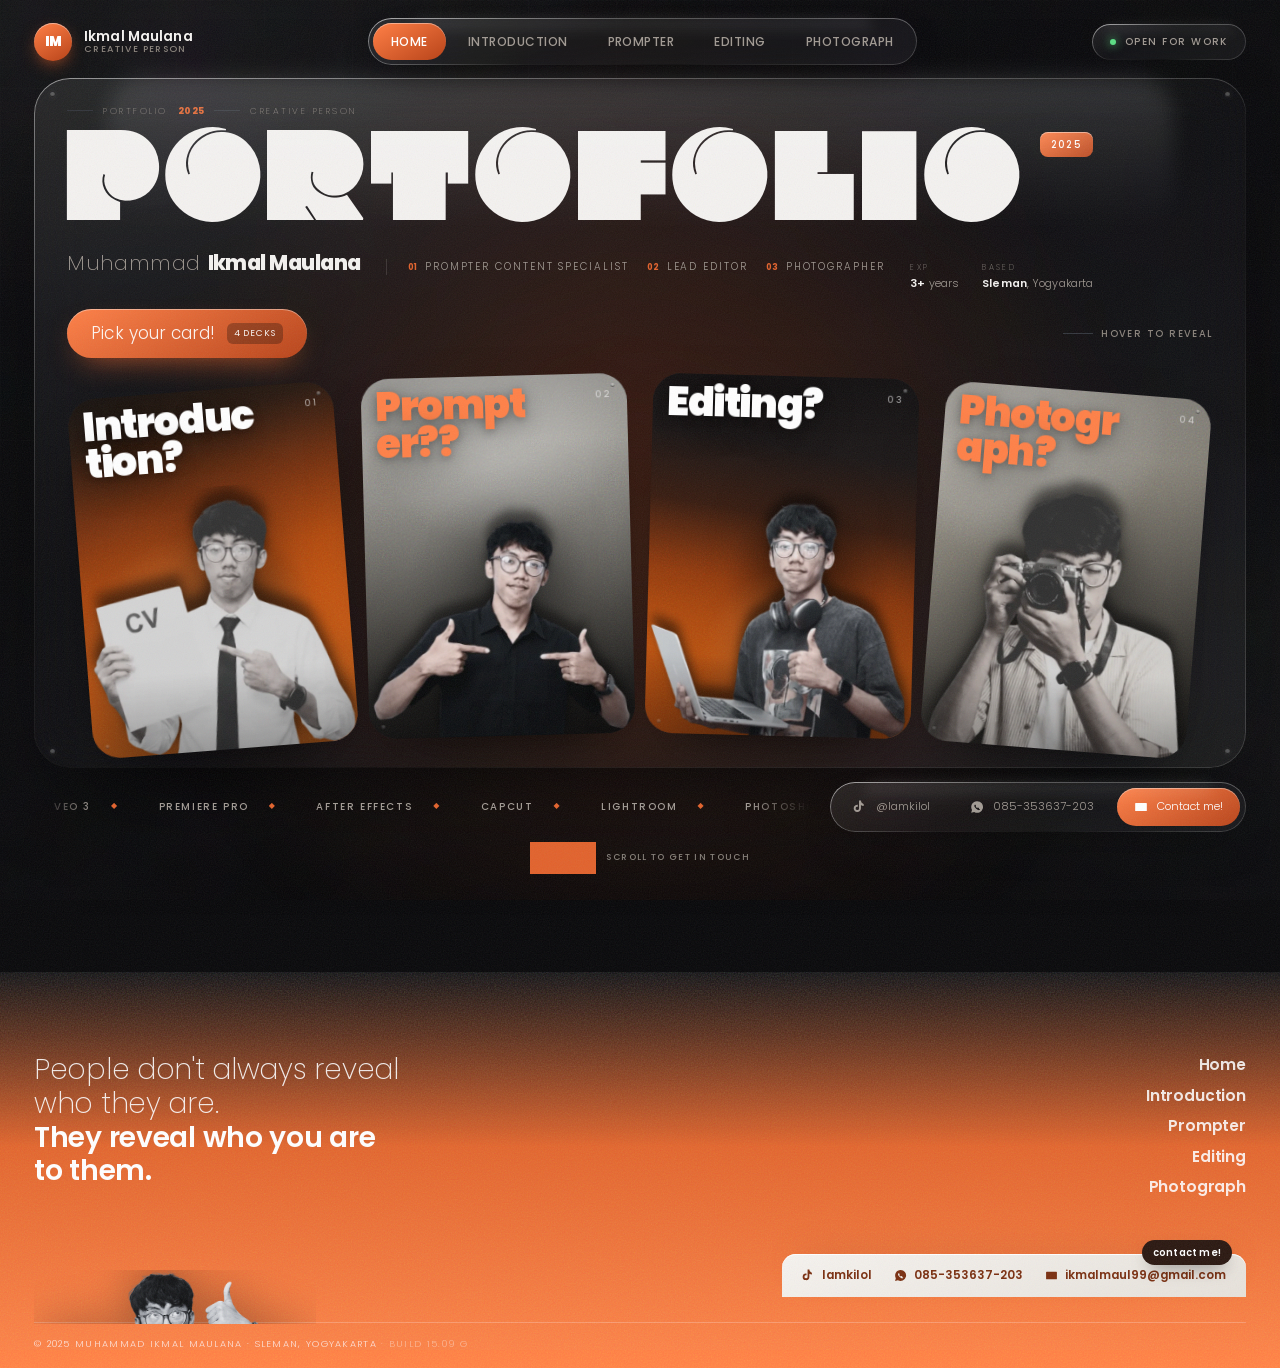
==== index.html @ 2e22f9b2 "Initial commit" ====
<!DOCTYPE html>
<html lang="en">
<head>
<meta charset="UTF-8">
<meta name="viewport" content="width=device-width, initial-scale=1, viewport-fit=cover">
<title>Ikmal Maulana — Portfolio 2025</title>
<meta name="description" content="Video editor, AI prompter and photographer based in Yogyakarta. Clean, aesthetic product videos built with AI and creative editing.">
<meta name="author" content="Muhammad Ikmal Maulana">
<meta name="theme-color" content="#08080a">

<!-- Link preview (WhatsApp, Instagram, X, LinkedIn).
     PENTING: setelah website di-upload, ganti "https://ganti-dengan-domain-kamu.com"
     di bawah dengan alamat asli websitemu. Preview hanya muncul kalau alamatnya lengkap. -->
<meta property="og:type" content="website">
<meta property="og:title" content="Ikmal Maulana — Portfolio 2025">
<meta property="og:description" content="Video editor, AI prompter and photographer based in Yogyakarta. Clean, aesthetic product videos built with AI and creative editing.">
<meta property="og:url" content="https://ganti-dengan-domain-kamu.com/index.html">
<meta property="og:image" content="https://ganti-dengan-domain-kamu.com/assets/share/og-image.jpg">
<meta property="og:image:width" content="1200">
<meta property="og:image:height" content="630">
<meta property="og:locale" content="en_US">
<meta name="twitter:card" content="summary_large_image">
<meta name="twitter:title" content="Ikmal Maulana — Portfolio 2025">
<meta name="twitter:description" content="Video editor, AI prompter and photographer based in Yogyakarta. Clean, aesthetic product videos built with AI and creative editing.">
<meta name="twitter:image" content="https://ganti-dengan-domain-kamu.com/assets/share/og-image.jpg">

<link rel="icon" href="data:image/svg+xml,%3Csvg xmlns='http://www.w3.org/2000/svg' viewBox='0 0 64 64'%3E%3Cdefs%3E%3ClinearGradient id='g' x1='0' y1='0' x2='1' y2='1'%3E%3Cstop offset='0' stop-color='%23ff8047'/%3E%3Cstop offset='1' stop-color='%23b8441a'/%3E%3C/linearGradient%3E%3C/defs%3E%3Crect width='64' height='64' rx='15' fill='url(%23g)'/%3E%3Ctext x='32' y='44' font-family='Helvetica,Arial,sans-serif' font-size='30' font-weight='bold' fill='%23fff' text-anchor='middle'%3EIM%3C/text%3E%3C/svg%3E">

<link rel="preconnect" href="https://fonts.googleapis.com">
<link rel="preconnect" href="https://fonts.gstatic.com" crossorigin>
<link href="https://fonts.googleapis.com/css2?family=Poppins:wght@100;200;300;400;500;600;700;800;900&display=swap" rel="stylesheet">
<link rel="stylesheet" href="assets/style.css">
<noscript><style>.rv,.rise,.wordmark .gl{opacity:1!important;transform:none!important}#pre{display:none}</style></noscript>
</head>
<body>
<!-- ░░ PRELOADER ░░ -->
<div id="pre">
  <div class="pre-in">
    <div class="pre-row mono"><span>Loading portfolio</span><span id="preTxt">00</span></div>
    <div class="pre-num" id="preNum">00</div>
    <div class="pre-bar"><div class="pre-fill" id="preFill"></div></div>
    <div class="pre-row mono" style="margin-top:10px"><span>Ikmal Maulana</span><span>2025</span></div>
  </div>
</div>

<!-- ░░ ENVIRONMENT ░░ -->
<div class="env">
  <div class="concrete"></div>
  <div class="grid"></div>
  <div class="bloom" id="bloom"></div>
</div>
<div class="grain"></div>

<!-- ░░ NAV ░░ -->
<nav class="nav">
  <a href="index.html" class="mark">
    <span class="mark-glyph">IM</span>
    <span class="mark-txt"><b>Ikmal Maulana</b><span class="mono">Creative Person</span></span>
  </a>

  <div class="nav-mid glass">
    <a href="index.html" class="mono on" aria-current="page">Home</a>
    <a href="introduction.html" class="mono">Introduction</a>
    <a href="prompter.html" class="mono">Prompter</a>
    <a href="editing.html" class="mono">Editing</a>
    <a href="photograph.html" class="mono">Photograph</a>
  </div>

  <div class="nav-end">
    <div class="status glass mono"><span class="led"></span> Open for work</div>
    <button class="burger glass" id="burger" aria-label="Menu">
      <span></span><span></span><span></span>
    </button>
  </div>
</nav>

<!-- ░░ MOBILE SHEET ░░ -->
<div class="sheet glass" id="sheet">
  <a href="introduction.html">Introduction <i>01</i></a>
  <a href="prompter.html">Prompter <i>02</i></a>
  <a href="editing.html">Editing <i>03</i></a>
  <a href="photograph.html">Photograph <i>04</i></a>
  <a href="mailto:ikmalmaul99@gmail.com">Contact <i>→</i></a>
</div>

<!-- ░░ HOME ░░ -->
<main class="stage" id="home">
  <div class="wrap">

   <section class="slab">
    <div class="sheen"></div>
    <div class="edge"></div>
    <div class="slab-rivets"><i></i><i></i><i></i><i></i></div>

    <header class="head">
      <div>
        <div class="tagline rise d1"><i></i><span>Portfolio</span> <b>2025</b> <i></i><span>Creative Person</span></div>
        <h1 class="title" id="title">
          <span class="wm-box">
            <span class="wordmark dovde" data-split>Portofolio</span>
          </span>
          <span class="badge mono">2025</span>
        </h1>
        <div class="ident rise d3">

          <p class="who">
            <span class="who-thin">Muhammad</span><span class="who-fat">Ikmal Maulana</span>
          </p>

          <ol class="roles">
            <li><i>01</i>Prompter Content Specialist</li>
            <li><i>02</i>Lead Editor</li>
            <li><i>03</i>Photographer</li>
          </ol>

          <dl class="spec">
            <div><dt>Exp</dt><dd><b>3+</b> years</dd></div>
            <div><dt>Based</dt><dd><b>Sleman</b>, Yogyakarta</dd></div>
          </dl>

        </div>
      </div>
    </header>

    <div class="deck-head rise d4">
      <span class="pick">Pick your card! <span class="kbd">4 decks</span></span>
      <span class="deck-hint mono"><i></i>
        <span class="hint-mouse">Hover to reveal</span>
        <span class="hint-touch">Swipe to browse</span>
      </span>
    </div>

    <div class="deck-scroll">
      <div class="deck" id="deck">

        <div class="slot" style="--i:0">
          <a href="introduction.html" class="card warm card--intro">
            <div class="face">

              <div class="card-bg"></div>
              <div class="card-halo"></div>
              <picture>
                <source srcset="assets/cards/cut-intro.webp" type="image/webp">
                <img class="card-photo" src="assets/cards/cut-intro.png" alt="Introduction"
                     width="620" height="588" draggable="false" decoding="async">
              </picture>
              <div class="card-vig"></div>
              <div class="card-rivets"><i></i><i></i></div>
              <span class="card-no">01</span>
              <h2 class="card-title">Introduc<br>tion?</h2>
              <div class="plate">
                <span class="lbl">Who I am</span>
                <span class="go">↗</span>
              </div>
              <div class="shine"></div>
            </div>
          </a>
        </div>

        <div class="slot" style="--i:1">
          <a href="prompter.html" class="card cool card--prompter">
            <div class="face">

              <div class="card-bg"></div>
              <div class="card-halo"></div>
              <picture>
                <source srcset="assets/cards/cut-prompter.webp" type="image/webp">
                <img class="card-photo" src="assets/cards/cut-prompter.png" alt="Prompter"
                     width="620" height="525" draggable="false" decoding="async">
              </picture>
              <div class="card-vig"></div>
              <div class="card-rivets"><i></i><i></i></div>
              <span class="card-no">02</span>
              <h2 class="card-title">Prompt<br>er??</h2>
              <div class="plate">
                <span class="lbl">AI video · 22K followers</span>
                <span class="go">↗</span>
              </div>
              <div class="shine"></div>
            </div>
          </a>
        </div>

        <div class="slot" style="--i:2">
          <a href="editing.html" class="card warm card--editing">
            <div class="face">

              <div class="card-bg"></div>
              <div class="card-halo"></div>
              <picture>
                <source srcset="assets/cards/cut-editing.webp" type="image/webp">
                <img class="card-photo" src="assets/cards/cut-editing.png" alt="Editing"
                     width="620" height="567" draggable="false" decoding="async">
              </picture>
              <div class="card-vig"></div>
              <div class="card-rivets"><i></i><i></i></div>
              <span class="card-no">03</span>
              <h2 class="card-title">Editing?</h2>
              <div class="plate">
                <span class="lbl">Premiere · AE · CapCut</span>
                <span class="go">↗</span>
              </div>
              <div class="shine"></div>
            </div>
          </a>
        </div>

        <div class="slot" style="--i:3">
          <a href="photograph.html" class="card cool card--photo">
            <div class="face">

              <div class="card-bg"></div>
              <div class="card-halo"></div>
              <picture>
                <source srcset="assets/cards/cut-photo.webp" type="image/webp">
                <img class="card-photo" src="assets/cards/cut-photo.png" alt="Photograph"
                     width="620" height="627" draggable="false" decoding="async">
              </picture>
              <div class="card-vig"></div>
              <div class="card-rivets"><i></i><i></i></div>
              <span class="card-no">04</span>
              <h2 class="card-title">Photogr<br>aph?</h2>
              <div class="plate">
                <span class="lbl">Event · Wedding</span>
                <span class="go">↗</span>
              </div>
              <div class="shine"></div>
            </div>
          </a>
        </div>
      </div>
    </div>

    <div class="dots" id="dots" aria-hidden="true">
      <button type="button" class="on" aria-label="Card 1"></button>
      <button type="button" aria-label="Card 2"></button>
      <button type="button" aria-label="Card 3"></button>
      <button type="button" aria-label="Card 4"></button>
    </div>

   </section>

    <div class="strip rise d5">
      <div class="strip-in">
        <div class="ticker">
          <div class="ticker-track" id="track">
            <span>Veo 3</span><span>Premiere Pro</span><span>After Effects</span><span>CapCut</span>
            <span>Lightroom</span><span>Photoshop</span><span>ElevenLabs</span><span>Midjourney</span>
            <span>UGC Ads</span><span>Product Video</span><span>Motion Graphics</span><span>Wedding</span>
          </div>
        </div>

        <div class="dock glass">
          <a href="https://www.tiktok.com/@lamkilol" target="_blank" rel="noopener">
            <svg viewBox="0 0 24 24"><path d="M16.6 5.8a5 5 0 0 1-3-4.8h-3.3v13.4a2.9 2.9 0 1 1-2-2.8V8.2a6.2 6.2 0 1 0 5.3 6.1V8.7a8.2 8.2 0 0 0 4.7 1.5V6.9a5 5 0 0 1-1.7-1.1z"/></svg>
            <span>@lamkilol</span>
          </a>
          <a href="https://wa.me/6285353637203" target="_blank" rel="noopener">
            <svg viewBox="0 0 24 24"><path d="M12 2a10 10 0 0 0-8.6 15L2 22l5.2-1.4A10 10 0 1 0 12 2zm5.3 14.1c-.2.6-1.3 1.2-1.8 1.2-.5.1-1 .1-1.7-.1a12 12 0 0 1-5.7-5c-.4-.7-.7-1.5-.7-2.2 0-.8.4-1.4.7-1.7.2-.2.4-.3.6-.3h.5c.2 0 .4 0 .5.4l.7 1.7c0 .2 0 .3-.1.5l-.3.4c-.1.1-.3.3-.1.5.4.7 1 1.3 1.6 1.8.5.3.8.5 1 .3l.6-.6c.2-.2.3-.2.5-.1l1.6.8c.2.1.3.2.3.3 0 .1 0 .5-.2 1z"/></svg>
            <span>085-353637-203</span>
          </a>
          <a href="mailto:ikmalmaul99@gmail.com" class="hi">
            <svg viewBox="0 0 24 24"><path d="M3 5h18a1 1 0 0 1 1 1v12a1 1 0 0 1-1 1H3a1 1 0 0 1-1-1V6a1 1 0 0 1 1-1zm9 8L4.3 7h15.4L12 13z"/></svg>
            <span>Contact me!</span>
          </a>
        </div>
      </div>
    </div>

  </div>

  <!-- the chapters are pages of their own now, so the only thing below
       the fold on this page is the way to get hold of him -->
  <div class="scroll-cue mono">
    <span class="rail"></span> Scroll to get in touch
  </div>
</main>

<!-- ░░ FOOTER ░░ -->
<footer class="foot" id="contact">
  <div class="wrap">
    <div class="foot-top rv">
      <p class="foot-quote">People don't always reveal who they are.<br><b>They reveal who you are to them.</b></p>
      <nav class="foot-nav" aria-label="Footer">
        <a href="index.html">Home</a>
        <a href="introduction.html">Introduction</a>
        <a href="prompter.html">Prompter</a>
        <a href="editing.html">Editing</a>
        <a href="photograph.html">Photograph</a>
      </nav>
    </div>

    <div class="foot-bottom">
      <div class="foot-cut">
        <img src="assets/cards/cut-footer.png" alt="" width="728" height="219" loading="lazy" decoding="async">
      </div>
      <div class="foot-contact">
        <span class="foot-tag">contact me!</span>
        <a href="https://www.tiktok.com/@lamkilol" target="_blank" rel="noopener"><svg viewBox="0 0 24 24"><path d="M16.6 5.8a5 5 0 0 1-3-4.8h-3.3v13.4a2.9 2.9 0 1 1-2-2.8V8.2a6.2 6.2 0 1 0 5.3 6.1V8.7a8.2 8.2 0 0 0 4.7 1.5V6.9a5 5 0 0 1-1.7-1.1z"/></svg><span>lamkilol</span></a>
        <a href="https://wa.me/6285353637203" target="_blank" rel="noopener"><svg viewBox="0 0 24 24"><path d="M12 2a10 10 0 0 0-8.6 15L2 22l5.2-1.4A10 10 0 1 0 12 2zm5.3 14.1c-.2.6-1.3 1.2-1.8 1.2-.5.1-1 .1-1.7-.1a12 12 0 0 1-5.7-5c-.4-.7-.7-1.5-.7-2.2 0-.8.4-1.4.7-1.7.2-.2.4-.3.6-.3h.5c.2 0 .4 0 .5.4l.7 1.7c0 .2 0 .3-.1.5l-.3.4c-.1.1-.3.3-.1.5.4.7 1 1.3 1.6 1.8.5.3.8.5 1 .3l.6-.6c.2-.2.3-.2.5-.1l1.6.8c.2.1.3.2.3.3 0 .1 0 .5-.2 1z"/></svg><span>085-353637-203</span></a>
        <a href="mailto:ikmalmaul99@gmail.com"><svg viewBox="0 0 24 24"><path d="M3 5h18a1 1 0 0 1 1 1v12a1 1 0 0 1-1 1H3a1 1 0 0 1-1-1V6a1 1 0 0 1 1-1zm9 8L4.3 7h15.4L12 13z"/></svg><span>ikmalmaul99@gmail.com</span></a>
      </div>
    </div>

    <p class="foot-copy">© 2025 Muhammad Ikmal Maulana · Sleman, Yogyakarta <span class="build">· build 15.09 g</span></p>
  </div>
</footer>

<script src="assets/app.js"></script>
</body>
</html>
---- assets/style.css ----
/* ══════════════════════════════════════════════════════
   TOKENS — industrial concrete + liquid glass
   ══════════════════════════════════════════════════════ */
:root{
  /* concrete */
  --c-000:#08080a;
  --c-100:#0d0d10;
  --c-200:#131317;
  --c-300:#1a1b20;
  --steel:#33363d;

  /* safety orange */
  --o:#e2622c;
  --o-hi:#ff8047;
  --o-deep:#b8441a;

  /* glass */
  --glass:rgba(255,255,255,.055);
  --glass-2:rgba(255,255,255,.09);
  --glass-brd:rgba(255,255,255,.14);
  --glass-shine:rgba(255,255,255,.55);

  --txt:#f4f2f0;
  --txt-dim:#a29b94;   /* 7.9:1 on the concrete — passes AA */
  --txt-mute:#8a837c;  /* 5.4:1 — passes AA for small text */

  --line-soft:rgba(255,255,255,.13);

  --r-lg:28px;
  --r-md:20px;
  --r-sm:14px;
  --maxw:1320px;

  --ease:cubic-bezier(.22,1,.36,1);
}

*{margin:0;padding:0;box-sizing:border-box}
html{scroll-behavior:smooth;-webkit-text-size-adjust:100%}
body{
  background:var(--c-000);
  color:var(--txt);
  font-family:'Poppins',system-ui,sans-serif;
  font-weight:300;
  line-height:1.6;
  overflow-x:hidden;
  min-height:100vh;
}
img{display:block;max-width:100%}
a{color:inherit;text-decoration:none}
button{font:inherit;color:inherit;background:none;border:0;cursor:pointer}

.mono{font-weight:500;letter-spacing:.15em;text-transform:uppercase}
.display{font-weight:900;text-transform:uppercase;letter-spacing:-.045em;line-height:.84}

/* ── DOVDE BLACK — the display face from the PDF ──
   Caps-only by design: every lowercase codepoint draws the capital glyph.
   So it is used ONLY for the big wordmarks, never for running text and
   never for the mixed-case card titles. */
@font-face{
  font-family:'Dovde';
  /* NOTE: url() inside an external stylesheet resolves against the
     stylesheet, not the page — so this path is relative to assets/ */
  src:url('fonts/Dovde-Black.woff2') format('woff2'),
      url('fonts/Dovde-Black.woff')  format('woff');
  font-weight:400;font-style:normal;font-display:swap;
}
.dovde{
  font-family:'Dovde','Archivo Black','Poppins',sans-serif;
  font-weight:400;
  /* Dovde's sidebearings are tiny, so at display size the letters collide
     unless they are pushed apart. The font-size figures below are computed
     for THIS value — change one and the other must be recomputed. */
  letter-spacing:.02em;
  line-height:.88;
  text-transform:uppercase;
  white-space:nowrap;
}

/* ══════════════════════════════════════════════════════
   ENVIRONMENT — concrete floor, grid, grain, glow
   ══════════════════════════════════════════════════════ */
.env{position:fixed;inset:0;z-index:0;pointer-events:none;overflow:hidden}

/* concrete blotches */
.env .concrete{
  position:absolute;inset:-10%;
  background:
    radial-gradient(60% 45% at 18% 12%, rgba(255,255,255,.045), transparent 60%),
    radial-gradient(50% 40% at 82% 70%, rgba(255,255,255,.03), transparent 62%),
    radial-gradient(70% 50% at 50% 105%, rgba(0,0,0,.7), transparent 60%),
    var(--c-000);
}
.env .concrete::after{
  content:"";position:absolute;inset:0;
  opacity:.5;mix-blend-mode:overlay;
  background-image:url("data:image/svg+xml,%3Csvg xmlns='http://www.w3.org/2000/svg' width='700' height='700'%3E%3Cfilter id='c'%3E%3CfeTurbulence type='fractalNoise' baseFrequency='.011' numOctaves='5'/%3E%3C/filter%3E%3Crect width='700' height='700' filter='url(%23c)'/%3E%3C/svg%3E");
}

/* engineering grid */
.env .grid{
  position:absolute;inset:0;opacity:.5;
  background-image:
    linear-gradient(rgba(255,255,255,.028) 1px,transparent 1px),
    linear-gradient(90deg,rgba(255,255,255,.028) 1px,transparent 1px);
  background-size:88px 88px;
  mask-image:radial-gradient(120% 90% at 50% 30%,#000 30%,transparent 78%);
  -webkit-mask-image:radial-gradient(120% 90% at 50% 30%,#000 30%,transparent 78%);
}

/* orange bloom that follows the deck */
.env .bloom{
  position:absolute;left:50%;top:58%;width:min(1100px,120vw);aspect-ratio:1;
  transform:translate(-50%,-50%);
  background:radial-gradient(circle,rgba(226,98,44,.20),rgba(226,98,44,.06) 42%,transparent 66%);
  filter:blur(30px);
  transition:transform .9s var(--ease);
}

/* film grain */
.grain{
  /* kept light — on large pale letterforms a heavy grain reads as smudging */
  position:fixed;inset:-50%;z-index:60;pointer-events:none;opacity:.08;
  background-image:url("data:image/svg+xml,%3Csvg xmlns='http://www.w3.org/2000/svg' width='260' height='260'%3E%3Cfilter id='n'%3E%3CfeTurbulence type='fractalNoise' baseFrequency='.85' numOctaves='4'/%3E%3C/filter%3E%3Crect width='260' height='260' filter='url(%23n)'/%3E%3C/svg%3E");
  animation:grainShift 640ms steps(2) infinite;
}
@keyframes grainShift{
  0%{transform:translate(0,0)}25%{transform:translate(-3%,2%)}
  50%{transform:translate(2%,-3%)}75%{transform:translate(-2%,-2%)}100%{transform:translate(0,0)}
}

/* ══════════════════════════════════════════════════════
   GLASS PRIMITIVE — the iOS-style panel
   ══════════════════════════════════════════════════════ */
.glass{
  position:relative;
  background:linear-gradient(160deg,rgba(255,255,255,.10),rgba(255,255,255,.035) 40%,rgba(255,255,255,.05));
  backdrop-filter:blur(22px) saturate(160%);
  -webkit-backdrop-filter:blur(22px) saturate(160%);
  border-radius:var(--r-md);
  box-shadow:
    inset 0 1px 0 rgba(255,255,255,.22),
    inset 0 -1px 0 rgba(0,0,0,.35),
    0 18px 40px -18px rgba(0,0,0,.85);
  isolation:isolate;
}
/* hairline gradient border */
.glass::before{
  content:"";position:absolute;inset:0;border-radius:inherit;padding:1px;
  background:linear-gradient(150deg,rgba(255,255,255,.5),rgba(255,255,255,.06) 38%,rgba(255,255,255,.02) 62%,rgba(255,255,255,.22));
  -webkit-mask:linear-gradient(#000 0 0) content-box,linear-gradient(#000 0 0);
  -webkit-mask-composite:xor;mask-composite:exclude;
  pointer-events:none;
}
/* specular sweep along the top */
.glass::after{
  content:"";position:absolute;left:8%;right:8%;top:0;height:38%;border-radius:inherit;
  background:linear-gradient(180deg,rgba(255,255,255,.16),transparent);
  filter:blur(6px);pointer-events:none;opacity:.7;
}

/* ══════════════════════════════════════════════════════
   PRELOADER
   ══════════════════════════════════════════════════════ */
#pre{
  position:fixed;inset:0;z-index:200;background:var(--c-000);
  display:grid;place-items:center;
  transition:opacity .7s var(--ease),visibility .7s;
}
#pre.done{opacity:0;visibility:hidden}
.pre-in{width:min(340px,74vw);text-align:left}
.pre-row{display:flex;justify-content:space-between;align-items:baseline;font-size:.66rem;color:var(--txt-mute)}
.pre-num{font-weight:900;font-size:2.4rem;color:var(--txt);line-height:1;letter-spacing:-.03em}
.pre-bar{height:2px;background:rgba(255,255,255,.1);margin-top:14px;overflow:hidden}
.pre-fill{height:100%;width:0%;background:linear-gradient(90deg,var(--o-deep),var(--o-hi));transition:width .18s linear}

/* ══════════════════════════════════════════════════════
   SPOTLIGHT — the glass catches the light where the pointer is.
   Nothing chases the cursor, so there is nothing that can lag behind:
   the pointer position only moves a gradient that is already painted.
   ══════════════════════════════════════════════════════ */
.slab{--mx:50%;--my:35%;--lit:0}
.slab .sheen,.bio .sheen{
  position:absolute;inset:0;border-radius:inherit;
  pointer-events:none;overflow:hidden;
  opacity:var(--lit);
  transition:opacity .5s var(--ease);
}
/* warm pool of light under the pointer */
.slab .sheen::before,.bio .sheen::before{
  content:"";position:absolute;inset:0;
  background:radial-gradient(
    360px 360px at var(--mx) var(--my),
    rgba(255,190,150,.13),
    rgba(255,140,90,.05) 42%,
    transparent 68%);
}
/* a tighter, cooler specular kick — the highlight on real glass */
.slab .sheen::after,.bio .sheen::after{
  content:"";position:absolute;inset:0;
  background:radial-gradient(
    150px 150px at var(--mx) var(--my),
    rgba(255,255,255,.10),
    transparent 70%);
  mix-blend-mode:overlay;
}
/* the hairline edge brightens on the side nearest the pointer */
.slab .edge,.bio .edge{
  position:absolute;inset:0;border-radius:inherit;padding:1px;
  pointer-events:none;opacity:var(--lit);
  transition:opacity .5s var(--ease);
  background:radial-gradient(
    420px 420px at var(--mx) var(--my),
    rgba(255,255,255,.55),
    transparent 60%);
  -webkit-mask:linear-gradient(#000 0 0) content-box,linear-gradient(#000 0 0);
  -webkit-mask-composite:xor;mask-composite:exclude;
}

/* ── FOCUS — visible for keyboard users, invisible for mouse users ── */
:focus-visible{outline:none}
a:focus-visible,button:focus-visible{
  outline:2px solid var(--o-hi);
  outline-offset:3px;
  border-radius:6px;
}
.card:focus-visible{outline:none}
.slot:focus-within .face{
  outline:2px solid var(--o-hi);
  outline-offset:4px;
}

/* ══════════════════════════════════════════════════════
   NAV
   ══════════════════════════════════════════════════════ */
.nav{
  position:fixed;top:0;left:0;right:0;z-index:80;
  display:flex;align-items:center;justify-content:space-between;gap:16px;
  padding:18px clamp(16px,3vw,34px);
}
.mark{display:flex;align-items:center;gap:12px}
.mark-glyph{
  width:38px;height:38px;border-radius:50%;display:grid;place-items:center;flex:none;
  background:linear-gradient(150deg,var(--o-hi),var(--o-deep));
  box-shadow:inset 0 1px 0 rgba(255,255,255,.45),0 6px 18px -6px rgba(226,98,44,.9);
  color:#fff;font-weight:900;font-size:.82rem;letter-spacing:-.04em;
}
.mark-txt{line-height:1.15}
.mark-txt b{display:block;font-size:.84rem;font-weight:600;letter-spacing:.01em}
.mark-txt span{display:block;font-size:.58rem;color:var(--txt-mute)}

.nav-mid{display:flex;gap:4px;padding:5px;border-radius:999px}
.nav-mid a{
  padding:9px 18px;border-radius:999px;font-size:.76rem;letter-spacing:.04em;color:var(--txt-dim);
  transition:color .3s,background .3s;position:relative;z-index:1;
}
.nav-mid a:hover{color:#fff;background:rgba(255,255,255,.08)}
.nav-mid a.on{color:#fff;background:linear-gradient(150deg,var(--o-hi),var(--o-deep));box-shadow:inset 0 1px 0 rgba(255,255,255,.4)}

.nav-end{display:flex;align-items:center;gap:10px}
.status{
  display:flex;align-items:center;gap:9px;padding:10px 18px;border-radius:999px;
  font-size:.62rem;color:var(--txt-dim);
}
.led{width:6px;height:6px;border-radius:50%;background:#5ddc84;box-shadow:0 0 10px #5ddc84;animation:led 2.2s ease-in-out infinite}
@keyframes led{0%,100%{opacity:1}50%{opacity:.35}}
.burger{display:none;width:44px;height:44px;border-radius:14px;place-items:center}
.burger span{display:block;width:17px;height:1.5px;background:var(--txt);margin:3px 0;transition:transform .3s var(--ease),opacity .3s}
.burger.x span:nth-child(1){transform:translateY(4.5px) rotate(45deg)}
.burger.x span:nth-child(2){opacity:0}
.burger.x span:nth-child(3){transform:translateY(-4.5px) rotate(-45deg)}

/* ══════════════════════════════════════════════════════
   HERO
   ══════════════════════════════════════════════════════ */
.stage{position:relative;z-index:1;min-height:100svh;display:flex;flex-direction:column;padding-top:96px}
.wrap{width:100%;max-width:var(--maxw);margin:0 auto;padding:0 clamp(16px,3vw,34px)}

/* ── SLAB — the big frosted panel that holds the title and the deck,
      the web version of the rounded container on page 1 of the PDF ── */
.slab{
  --pad-x:clamp(18px,2.6vw,40px);
  --pad-y:clamp(22px,3vw,40px);
  position:relative;
  padding:var(--pad-y) var(--pad-x) calc(var(--pad-y) + 6px);
  border-radius:clamp(26px,2.8vw,44px);
  background:linear-gradient(158deg,
    rgba(255,255,255,.085),
    rgba(255,255,255,.024) 44%,
    rgba(255,255,255,.05));
  backdrop-filter:blur(28px) saturate(150%);
  -webkit-backdrop-filter:blur(28px) saturate(150%);
  box-shadow:
    inset 0 1px 0 rgba(255,255,255,.18),
    inset 0 -1px 0 rgba(0,0,0,.42),
    0 44px 100px -46px rgba(0,0,0,.95);
  /* cards lift out of the panel on hover, so never clip */
  overflow:visible;
}
/* hairline edge */
.slab::before{
  content:"";position:absolute;inset:0;border-radius:inherit;padding:1px;
  background:linear-gradient(150deg,
    rgba(255,255,255,.42),
    rgba(255,255,255,.05) 36%,
    rgba(255,255,255,.02) 64%,
    rgba(255,255,255,.18));
  -webkit-mask:linear-gradient(#000 0 0) content-box,linear-gradient(#000 0 0);
  -webkit-mask-composite:xor;mask-composite:exclude;
  pointer-events:none;
}
/* specular sheen across the top edge */
.slab::after{
  content:"";position:absolute;left:6%;right:6%;top:0;height:22%;
  border-radius:inherit;
  background:linear-gradient(180deg,rgba(255,255,255,.13),transparent);
  filter:blur(10px);pointer-events:none;
}
/* four rivets — the industrial half of the language */
.slab-rivets i{
  position:absolute;width:5px;height:5px;border-radius:50%;
  background:rgba(255,255,255,.26);
  box-shadow:inset 0 -1px 1px rgba(0,0,0,.7),0 0 6px rgba(255,255,255,.12);
}
.slab-rivets i:nth-child(1){top:14px;left:16px}
.slab-rivets i:nth-child(2){top:14px;right:16px}
.slab-rivets i:nth-child(3){bottom:14px;left:16px}
.slab-rivets i:nth-child(4){bottom:14px;right:16px}

.head{display:flex;align-items:flex-end;justify-content:space-between;gap:30px;flex-wrap:wrap}
/* ── KICKER — Thin against Black on one line ── */
.tagline{
  display:flex;align-items:center;gap:10px;
  font-size:.62rem;text-transform:uppercase;
  margin-bottom:16px;
}
.tagline i{display:block;width:26px;height:1px;background:var(--steel);font-style:normal;flex:none}
.tagline span{font-weight:200;letter-spacing:.28em;color:var(--txt-mute)}
.tagline b{font-weight:800;letter-spacing:.04em;color:var(--o)}

/* ── DOVDE WORDMARK, set as real text ──
   .wm-box is the measuring container; the font-size below is the exact
   figure that makes the word span its full width (the string's own advance
   width is 6.95em, so 100/6.95 = 14.39cqw). */
.title{position:relative;display:flex;align-items:flex-start;gap:clamp(6px,1vw,16px);margin-top:2px}
.wm-box{flex:1 1 auto;min-width:0;container-type:inline-size}
.wordmark{
  display:block;
  font-size:min(13.27cqw, 24vh);   /* height cap keeps the hero on one screen */
  color:var(--txt);
}
.wordmark,.wordmark .gl{text-shadow:none}   /* the letterforms carry themselves */
.wordmark .gl{display:inline-block;will-change:transform,opacity;transition:color .5s var(--ease)}
.title:hover .wordmark{color:var(--o)}

.badge{
  display:inline-flex;align-items:center;gap:6px;vertical-align:top;flex:none;
  font-weight:500;font-size:clamp(.52rem,.75vw,.72rem);letter-spacing:.14em;
  padding:5px 11px;border-radius:8px;margin-left:.25em;
  background:linear-gradient(150deg,var(--o-hi),var(--o-deep));color:#fff;
  box-shadow:inset 0 1px 0 rgba(255,255,255,.45);
  margin-top:.4em;
}
/* ══════════════════════════════════════════════════════
   IDENT — the typographic play. Poppins carries 100→900, so the
   contrast comes from WEIGHT, not from size or colour: a hairline
   ExtraLight first name against a Black surname at the same size,
   then everything around it deliberately quiet.
   ══════════════════════════════════════════════════════ */
.ident{
  display:flex;align-items:baseline;flex-wrap:wrap;
  gap:10px clamp(18px,2.4vw,36px);
  margin-top:18px;
}

/* — the name: 200 vs 800, identical size — */
.who{
  display:flex;align-items:baseline;gap:.34em;flex-wrap:wrap;
  font-size:clamp(1.05rem,1.9vw,1.7rem);
  line-height:1.05;
}
.who-thin{
  font-weight:200;
  letter-spacing:.02em;
  color:var(--txt-dim);
}
.who-fat{
  font-weight:800;
  letter-spacing:-.025em;
  color:var(--txt);
}

/* — roles: Light, tiny, wide. Quiet on purpose so the name reads loud — */
.roles{
  display:flex;flex-wrap:wrap;align-items:baseline;
  gap:4px 18px;list-style:none;
  padding-left:clamp(0px,1.6vw,22px);
  border-left:1px solid var(--line-soft);
}
.roles li{
  display:flex;align-items:baseline;gap:7px;
  font-weight:300;font-size:.63rem;
  letter-spacing:.19em;text-transform:uppercase;
  color:var(--txt-dim);
  white-space:nowrap;
}
.roles i{
  font-style:normal;font-weight:700;font-size:.52rem;
  letter-spacing:.06em;color:var(--o);
}

/* — spec plate: Thin label stacked over a Semibold value — */
.spec{display:flex;gap:clamp(14px,1.8vw,26px);margin-left:auto}
.spec div{display:flex;flex-direction:column;gap:1px}
.spec dt{
  font-weight:200;font-size:.5rem;
  letter-spacing:.3em;text-transform:uppercase;
  color:var(--txt-mute);
}
.spec dd{
  font-weight:300;font-size:.68rem;
  letter-spacing:.01em;color:var(--txt-dim);
}
.spec dd b{font-weight:600;color:var(--txt)}

/* ── DECK ── */
.deck-head{display:flex;align-items:center;justify-content:space-between;gap:18px;margin:clamp(26px,4vh,48px) 0 18px}
.pick{
  display:inline-flex;align-items:center;gap:11px;padding:11px 24px;border-radius:999px;
  font-weight:300;font-size:1.06rem;letter-spacing:.005em;text-transform:none;
  color:rgba(255,255,255,.94);
  background:linear-gradient(150deg,var(--o-hi),var(--o-deep));
  box-shadow:inset 0 1px 0 rgba(255,255,255,.42),0 12px 30px -14px rgba(226,98,44,.95);
}
.pick .kbd{
  font-weight:400;font-size:.56rem;letter-spacing:.1em;padding:3px 7px;border-radius:6px;
  background:rgba(0,0,0,.28);text-transform:uppercase;
}
.deck-hint{font-size:.6rem;color:var(--txt-mute);display:flex;align-items:center;gap:8px}
.deck-hint i{display:block;width:30px;height:1px;background:var(--steel);font-style:normal;flex:none}
/* the hint tells the truth for the device it is read on */
.hint-touch{display:none}
@media(hover:none),(pointer:coarse){
  .hint-mouse{display:none}
  .hint-touch{display:inline}
}

/* ── DOTS — only on the swipeable layout ── */
.dots{display:none;justify-content:center;gap:8px;padding:4px 0 2px}
.dots button{
  width:26px;height:22px;padding:0;
  display:grid;place-items:center;
  -webkit-tap-highlight-color:transparent;
}
.dots button::before{
  content:"";display:block;
  width:22px;height:3px;border-radius:2px;
  background:rgba(255,255,255,.18);
  transition:background .35s var(--ease),width .35s var(--ease);
}
.dots button.on::before{
  width:26px;
  background:linear-gradient(90deg,var(--o-hi),var(--o-deep));
}

.deck-scroll{padding:14px 0 4px}
.deck{
  display:flex;justify-content:center;align-items:flex-end;gap:clamp(10px,1.4vw,20px);
  perspective:1600px;transform-style:preserve-3d;
}

/* SLOT — a fixed footprint that never moves or resizes.
   The hover target lives here, so the pointer can't lose the card
   mid-animation (that was what made the old version flicker). */
.slot{
  position:relative;flex:1 1 0;min-width:0;
  /* height-aware: a card is 50/37 as tall as it is wide, so 29.6vh of width
     = 40vh of height. Keeps the whole deck inside the fold on short screens */
  max-width:min(310px, 29.6vh);
  aspect-ratio:37/50;
  perspective:1100px;
  container-type:inline-size;
}
.slot:nth-child(1){--rot:-4.5deg;--ty:16px}
.slot:nth-child(2){--rot:-1.5deg;--ty:2px}
.slot:nth-child(3){--rot:1.5deg; --ty:2px}
.slot:nth-child(4){--rot:4.5deg; --ty:16px}

/* CARD — carries the resting angle and the lift. Nothing here changes
   layout, only transform, so neighbours never shift. */
.card{
  --sc:1;
  position:absolute;inset:0;display:block;
  transform:translateY(var(--ty)) rotate(var(--rot)) scale(var(--sc));
  transform-style:preserve-3d;
  transition:transform .6s var(--ease),filter .45s var(--ease);
  will-change:transform;
}

/* FACE — the visible surface. Takes the mouse tilt on a short, snappy
   transition so it tracks the cursor instead of lagging behind it. */
.face{
  --rx:0deg;--ry:0deg;
  position:absolute;inset:0;
  border-radius:var(--r-lg);overflow:hidden;
  background:var(--c-200);
  transform:rotateX(var(--rx)) rotateY(var(--ry));
  transition:transform .25s ease-out,box-shadow .5s var(--ease);
  box-shadow:0 30px 60px -30px rgba(0,0,0,.95);
}

/* card surface: dark at the top, blooming into colour behind the subject
   — same build as the PDF cards */
.card-bg{position:absolute;inset:0}

/* each card gets its own gradient — different angle, different bloom,
   different point where the colour peaks, so the deck never looks flat */

/* 01 · INTRODUCTION — warm, tilted, orange climbs early and peaks at the foot */
.card--intro .card-bg{
  background:
    radial-gradient(62% 44% at 44% 72%, rgba(255,166,96,.50), transparent 74%),
    linear-gradient(168deg,
      #1a1512  0%,
      #2b1a11 13%,
      #6b2c0d 31%,
      #ad450d 49%,
      #d25812 72%,
      #e46a1b 100%);
}
.card--intro .card-halo{
  background:radial-gradient(38% 30% at 58% 62%, rgba(0,0,0,.30), transparent 76%);
}

/* 02 · PROMPTER — cool, near-vertical, bright silver top falling to charcoal */
.card--prompter .card-bg{
  background:
    radial-gradient(66% 42% at 50% 16%, rgba(243,242,240,.36), transparent 72%),
    linear-gradient(176deg,
      #b2b0ab  0%,
      #9c9a94 20%,
      #706e69 44%,
      #413f3b 68%,
      #232220 86%,
      #121111 100%);
}
.card--prompter .card-halo{
  background:radial-gradient(44% 36% at 50% 60%, rgba(0,0,0,.26), transparent 80%);
}

/* 03 · EDITING — warm but moodier: bigger black field, orange bloom kept low */
.card--editing .card-bg{
  background:
    radial-gradient(50% 36% at 56% 78%, rgba(255,138,62,.62), transparent 70%),
    linear-gradient(188deg,
      #121011  0%,
      #181414 22%,
      #33190e 40%,
      #8a360b 58%,
      #c9530e 78%,
      #b8480c 100%);
}
.card--editing .card-halo{
  background:radial-gradient(40% 32% at 60% 58%, rgba(0,0,0,.34), transparent 78%);
}

/* 04 · PHOTOGRAPH — cool, diagonal: light spills in from the upper left */
.card--photo .card-bg{
  background:
    radial-gradient(72% 50% at 30% 12%, rgba(248,246,242,.38), transparent 74%),
    linear-gradient(158deg,
      #aaa69e  0%,
      #98948b 18%,
      #757168 40%,
      #4c4943 62%,
      #2b2925 82%,
      #151412 100%);
}
.card--photo .card-halo{
  background:radial-gradient(46% 38% at 52% 62%, rgba(0,0,0,.22), transparent 82%);
}

/* base layer for the halo */
.card-halo{position:absolute;inset:0}
.card-bg::after{
  content:"";position:absolute;inset:0;opacity:.32;mix-blend-mode:overlay;
  background-image:url("data:image/svg+xml,%3Csvg xmlns='http://www.w3.org/2000/svg' width='420' height='420'%3E%3Cfilter id='g'%3E%3CfeTurbulence type='fractalNoise' baseFrequency='.7' numOctaves='3'/%3E%3C/filter%3E%3Crect width='420' height='420' filter='url(%23g)'/%3E%3C/svg%3E");
}
.card-vig{
  position:absolute;inset:0;pointer-events:none;
  background:
    linear-gradient(180deg,rgba(0,0,0,.16) 0%,transparent 18%,transparent 78%,rgba(0,0,0,.28) 100%),
    radial-gradient(125% 95% at 50% 42%, transparent 60%, rgba(0,0,0,.26) 100%);
}

.card-photo{
  position:absolute;left:50%;bottom:0;
  /* height:auto is required — without it the img's height ATTRIBUTE wins
     and the photo stretches. max-width:none beats the global img reset. */
  width:104%;height:auto;max-width:none;
  transform:translateX(-50%) scale(1);
  transform-origin:50% 100%;
  transition:transform .8s var(--ease);
  /* the cutouts already carry their own soft halo — keep this light */
  filter:drop-shadow(0 14px 26px rgba(0,0,0,.5));
}
.slot:hover .card-photo,.slot:focus-within .card-photo{transform:translateX(-50%) scale(1.07)}

.card-no{
  position:absolute;top:14px;right:16px;z-index:2;
  font-weight:500;font-size:.58rem;letter-spacing:.16em;
  color:rgba(255,255,255,.55);
}
.card-title{
  position:absolute;top:10px;left:14px;right:14px;z-index:2;
  font-weight:900;text-transform:none;
  line-height:.93;letter-spacing:-.035em;
  /* fallback for browsers without container queries */
  font-size:clamp(1.15rem,3.5vw,2.9rem);
  color:#fff;
  text-shadow:0 2px 10px rgba(0,0,0,.35),0 10px 34px rgba(0,0,0,.45);
}
/* the title scales off the CARD's width, not the viewport, so it stays
   proportional whether the deck is wide, narrow, or swiped on a phone */
@supports (font-size:1cqw){
  .card-title{font-size:15cqw}
}
.card.cool .card-title{color:var(--o-hi)}

/* glass footer plate inside the card */
.plate{
  position:absolute;left:12px;right:12px;bottom:12px;
  display:flex;align-items:center;justify-content:space-between;gap:12px;
  padding:12px 14px;border-radius:var(--r-sm);
  background:linear-gradient(160deg,rgba(255,255,255,.16),rgba(255,255,255,.05));
  backdrop-filter:blur(16px) saturate(150%);
  -webkit-backdrop-filter:blur(16px) saturate(150%);
  box-shadow:inset 0 1px 0 rgba(255,255,255,.32),inset 0 -1px 0 rgba(0,0,0,.3);
  transform:translateY(120%);opacity:0;
  transition:transform .6s var(--ease),opacity .45s var(--ease);
}
.slot:hover .plate,.slot:focus-within .plate{transform:translateY(0);opacity:1}
.plate .lbl{font-weight:500;font-size:.56rem;letter-spacing:.12em;text-transform:uppercase;color:rgba(255,255,255,.8)}
.plate .go{
  width:32px;height:32px;flex:none;border-radius:50%;display:grid;place-items:center;
  background:rgba(255,255,255,.9);color:#141518;font-size:.8rem;
  transition:transform .4s var(--ease);
}
.slot:hover .plate .go{transform:rotate(-45deg)}

/* shine sweep */
.shine{
  position:absolute;inset:-40%;pointer-events:none;
  background:linear-gradient(105deg,transparent 38%,rgba(255,255,255,.32) 48%,transparent 58%);
  transform:translateX(-120%);
}
.slot:hover .shine{transition:transform 1.1s var(--ease);transform:translateX(120%)}

/* rivet corners — industrial detail */
.card-rivets i{
  position:absolute;width:4px;height:4px;border-radius:50%;
  background:rgba(255,255,255,.35);box-shadow:inset 0 -1px 1px rgba(0,0,0,.6);
}
.card-rivets i:nth-child(1){top:10px;right:12px}
.card-rivets i:nth-child(2){bottom:10px;left:12px;opacity:.5}

/* hover choreography — driven entirely from the stationary slot */
.deck:hover .card{filter:saturate(.68) brightness(.72)}
.slot:hover,.slot:focus-within{z-index:5}
.slot:hover .card,.slot:focus-within .card{
  --rot:0deg;--ty:-26px;--sc:1.06;
  filter:none;
}
.slot:hover .face,.slot:focus-within .face{
  box-shadow:0 54px 96px -34px rgba(0,0,0,1),0 0 0 1px rgba(255,255,255,.12);
}

/* ── FOOT STRIP ── */
.strip{margin-top:auto;padding:26px 0 20px}
.strip-in{display:flex;align-items:center;justify-content:space-between;gap:20px;flex-wrap:wrap}
.ticker{
  flex:1 1 320px;min-width:0;overflow:hidden;
  padding:12px 0;border-radius:999px;
  mask-image:linear-gradient(90deg,transparent,#000 8%,#000 92%,transparent);
  -webkit-mask-image:linear-gradient(90deg,transparent,#000 8%,#000 92%,transparent);
}
.ticker-track{display:flex;gap:0;width:max-content;animation:roll 26s linear infinite}
.ticker:hover .ticker-track{animation-play-state:paused}
.ticker span{font-weight:500;font-size:.62rem;letter-spacing:.16em;text-transform:uppercase;color:var(--txt-dim);padding:0 20px;white-space:nowrap}
.ticker span::after{content:"◆";color:var(--o);margin-left:20px;font-size:.5rem;vertical-align:middle}
@keyframes roll{to{transform:translateX(-50%)}}

.dock{display:flex;align-items:center;gap:6px;padding:6px;border-radius:999px}
.dock a{
  display:flex;align-items:center;gap:9px;padding:10px 17px;border-radius:999px;
  font-size:.7rem;color:var(--txt-dim);transition:background .3s,color .3s,transform .3s var(--ease);
}
.dock a:hover{background:rgba(255,255,255,.09);color:#fff;transform:translateY(-2px)}
.dock a.hi{background:linear-gradient(150deg,var(--o-hi),var(--o-deep));color:#fff;box-shadow:inset 0 1px 0 rgba(255,255,255,.4)}
.dock a.hi:hover{filter:brightness(1.08)}
.dock svg{width:14px;height:14px;flex:none;fill:currentColor}

.scroll-cue{
  display:flex;align-items:center;gap:10px;font-size:.56rem;color:var(--txt-mute);
  justify-content:center;padding-bottom:14px;
}
.scroll-cue .rail{width:1px;height:34px;background:linear-gradient(180deg,transparent,var(--steel));position:relative;overflow:hidden}
.scroll-cue .rail::after{content:"";position:absolute;inset:0;background:var(--o);animation:drop 1.9s var(--ease) infinite}
@keyframes drop{0%{transform:translateY(-100%)}60%,100%{transform:translateY(100%)}}

/* ── entrance animation ── */
.rise{opacity:0;transform:translateY(30px)}
body.ready .rise{opacity:1;transform:none;transition:opacity .9s var(--ease),transform .9s var(--ease)}
body.ready .d1{transition-delay:.10s}
body.ready .d2{transition-delay:.18s}
body.ready .d3{transition-delay:.26s}
body.ready .d4{transition-delay:.34s}
body.ready .d5{transition-delay:.42s}

.wordmark .gl{opacity:0;transform:translateY(.6em)}
body.ready .wordmark .gl{
  opacity:1;transform:none;
  transition:opacity .7s var(--ease),transform .95s var(--ease),color .5s var(--ease);
  transition-delay:calc(.14s + var(--i) * .045s);
}

/* deal the cards in — the animation runs on the SLOT so it can never
   fight the card's own hover transform */
body.ready .slot{animation:dealIn .95s var(--ease) backwards;animation-delay:calc(.44s + var(--i) * .08s)}
@keyframes dealIn{
  from{opacity:0;transform:translateY(90px) scale(.94)}
}

/* ══════════════════════════════════════════════════════
   CHAPTER — the section shell, same glass + concrete language
   ══════════════════════════════════════════════════════ */
.chapter{
  position:relative;z-index:1;
  padding:clamp(64px,9vh,120px) 0 clamp(40px,6vh,80px);
  scroll-margin-top:84px;
}

.ch-head{display:flex;align-items:baseline;gap:clamp(12px,2vw,28px);margin-bottom:clamp(24px,3.6vh,44px)}
.ch-no{
  flex:none;font-weight:200;font-size:.66rem;
  letter-spacing:.3em;text-transform:uppercase;color:var(--txt-mute);
}
.ch-title{
  font-weight:900;letter-spacing:-.045em;line-height:.9;
  font-size:clamp(1.9rem,5.2vw,4rem);
}
.ch-title em{font-style:normal;font-weight:200;color:var(--o)}
.ch-rule{flex:1;min-width:16px;height:1px;background:var(--line-soft);align-self:center}

/* ── HELLO card ── */
.bio{
  position:relative;
  display:grid;grid-template-columns:minmax(180px,290px) 1fr;
  gap:clamp(22px,3.2vw,54px);align-items:center;
  padding:clamp(20px,2.8vw,40px);
  border-radius:clamp(22px,2.4vw,36px);
  --mx:50%;--my:35%;--lit:0;
  background:linear-gradient(158deg,rgba(255,255,255,.085),rgba(255,255,255,.024) 44%,rgba(255,255,255,.05));
  backdrop-filter:blur(28px) saturate(150%);
  -webkit-backdrop-filter:blur(28px) saturate(150%);
  box-shadow:
    inset 0 1px 0 rgba(255,255,255,.18),
    inset 0 -1px 0 rgba(0,0,0,.42),
    0 40px 90px -46px rgba(0,0,0,.95);
}
.bio::before{
  content:"";position:absolute;inset:0;border-radius:inherit;padding:1px;pointer-events:none;
  background:linear-gradient(150deg,rgba(255,255,255,.42),rgba(255,255,255,.05) 36%,rgba(255,255,255,.02) 64%,rgba(255,255,255,.18));
  -webkit-mask:linear-gradient(#000 0 0) content-box,linear-gradient(#000 0 0);
  -webkit-mask-composite:xor;mask-composite:exclude;
}

/* portrait, with the outlined 24 riding over its corner */
.portrait{position:relative;margin:0}
/* Light frame. Every figure below was measured off page 2 of the PDF and is
   expressed in cqw / %, so the whole composition scales as one piece. */
.portrait-frame{
  position:relative;aspect-ratio:4/5;border-radius:var(--r-md);overflow:hidden;
  background:linear-gradient(168deg,#e9e6e1,#dcd8d2 58%,#c9c4bc);
  container-type:inline-size;
  box-shadow:inset 0 1px 0 rgba(255,255,255,.7),0 24px 50px -26px rgba(0,0,0,.9);
}

/* the 24 — Dovde, top-left, ~85% of the frame wide, sitting BEHIND him.
   Dovde's digits are 2.26x as wide as they are tall, so the font-size is
   driven off the cap-height: 30% of frame height / 0.710em cap = 53cqw. */
.age{
  position:absolute;z-index:1;
  left:5%;top:8%;
  font-family:'Dovde','Poppins',sans-serif;font-weight:400;
  font-size:53cqw;line-height:.8;letter-spacing:.01em;
  color:rgba(226,98,44,.38);
  /* Dovde is already very heavy — a thin outline keeps the counters open */
  -webkit-text-stroke:.028em var(--o);
  paint-order:stroke fill;
  user-select:none;
}

/* He is cropped by the left edge and stops short of the right, which is
   what leaves the clear column the caption needs. */
.portrait-frame img{
  position:absolute;z-index:2;left:38%;bottom:0;
  width:84%;height:auto;max-width:none;
  transform:translateX(-50%);
}

/* "Year Old" gets its own column on the light background — it never sits
   over the photo, so it stays readable instead of sinking into his jacket */
.portrait-cap{
  position:absolute;z-index:3;
  right:6%;top:46%;
  writing-mode:vertical-rl;
  font-weight:300;font-size:10.5cqw;line-height:1;letter-spacing:.015em;
  color:#2a2724;
}

/* the greeting */
.hello{margin-bottom:clamp(14px,2vw,22px)}
/* "HELLO!" is 4.184em of advance + 5 gaps of .02em, so 100/4.284 = 23.34cqw */
.hello .wordmark{font-size:min(23.34cqw, 12vh)}
.hello .wordmark .gl:last-child{color:var(--o)}   /* the exclamation mark */

/* min-width:0 lets the 1fr column shrink below the text's min-content width */
.say{min-width:0}
.say-text{
  font-weight:300;font-size:clamp(.86rem,1.05vw,.98rem);
  line-height:1.8;color:var(--txt-dim);max-width:56ch;
}
.say-text .s1{display:block;font-weight:200;font-size:1.24em;line-height:1.5;color:var(--txt);margin-bottom:.55em}
.say-text .s1 b{font-weight:700}
.say-text b{font-weight:600;color:var(--txt)}
.say-text em{font-style:normal;font-weight:500;color:var(--o-hi)}

.say-links{display:flex;flex-wrap:wrap;gap:9px;margin-top:clamp(16px,2vw,24px)}
.say-links a{
  font-weight:400;font-size:.74rem;padding:9px 20px;border-radius:999px;color:#fff;
  background:linear-gradient(150deg,var(--o-hi),var(--o-deep));
  box-shadow:inset 0 1px 0 rgba(255,255,255,.4),0 10px 24px -14px rgba(226,98,44,.9);
  transition:transform .3s var(--ease),filter .3s;
}
.say-links a:hover{transform:translateY(-2px);filter:brightness(1.08)}

/* ── data plates ── */
/* ── STATS — the four numbers that make the case in one glance ── */
.stats{
  display:grid;grid-template-columns:repeat(4,1fr);
  gap:1px;margin-top:clamp(12px,1.6vw,18px);
  background:rgba(255,255,255,.08);          /* the gap becomes hairlines */
  border:1px solid rgba(255,255,255,.08);
  border-radius:var(--r-md);overflow:hidden;
}
.stats div{
  display:flex;flex-direction:column;gap:5px;
  padding:clamp(16px,2vw,24px) clamp(14px,1.6vw,22px);
  background:linear-gradient(160deg,rgba(255,255,255,.055),rgba(255,255,255,.018));
}
.stats b{
  font-weight:800;font-size:clamp(1.5rem,3vw,2.5rem);
  line-height:.95;letter-spacing:-.045em;color:var(--txt);
}
.stats b em{font-style:normal;font-weight:300;font-size:.5em;color:var(--o);vertical-align:.42em;margin-left:.04em}
.stats span{
  font-weight:200;font-size:.6rem;letter-spacing:.16em;line-height:1.5;
  text-transform:uppercase;color:var(--txt-mute);
}

/* Two tall columns carry the weight; the third stacks the short plates.
   Nothing is left to hang, so there are no ragged gaps. */
.facts{
  display:grid;
  grid-template-columns:1.25fr 1fr 1fr;
  grid-template-areas:
    "exp too edu"
    "exp too skl"
    "exp lng skl";
  gap:clamp(10px,1.2vw,16px);
  margin-top:clamp(12px,1.6vw,18px);
}
.fact--exp{grid-area:exp}
.fact--too{grid-area:too}
.fact--edu{grid-area:edu}
.fact--skl{grid-area:skl}
.fact--lng{grid-area:lng}

.fact{
  display:flex;flex-direction:column;
  padding:clamp(16px,1.8vw,22px) clamp(16px,1.9vw,24px) clamp(18px,2vw,26px);
  border-radius:var(--r-md);
  background:linear-gradient(160deg,rgba(255,255,255,.065),rgba(255,255,255,.022));
  border:1px solid rgba(255,255,255,.08);
  box-shadow:inset 0 1px 0 rgba(255,255,255,.10);
}
/* the two tall cards let their content breathe down the full height */
.fact--exp .line,.fact--too .tools{flex:1;justify-content:space-between}

/* header: the plate's name is the loudest thing on it — a full step above
   the content beneath, so you always know which section you are reading */
.fact header{
  position:relative;
  display:flex;align-items:baseline;gap:11px;
  padding-bottom:14px;margin-bottom:20px;
  border-bottom:1px solid rgba(255,255,255,.07);
}
/* a short orange tick under the number, anchoring the hairline */
.fact header::after{
  content:"";position:absolute;left:0;bottom:-1px;
  width:26px;height:1px;background:var(--o);
}
.f-no{font-weight:700;font-size:.62rem;letter-spacing:.12em;color:var(--o)}
.fact h4{
  font-weight:700;
  font-size:clamp(1.1rem,1.45vw,1.4rem);
  letter-spacing:-.025em;line-height:1.1;
}
.f-yr{margin-left:auto;font-weight:200;font-size:.56rem;letter-spacing:.24em;color:var(--txt-mute)}

.line{list-style:none;display:flex;flex-direction:column;gap:20px}
.line li{display:flex;flex-direction:column;gap:2px}
/* years step back so the organisation name is the loud thing; only the
   role that is still running keeps the orange */
.line .yr{
  display:flex;align-items:center;gap:8px;
  font-weight:400;font-size:.56rem;letter-spacing:.2em;text-transform:uppercase;color:var(--txt-mute);
}
.line--track li:first-child .yr{color:var(--o)}
/* the internship tag */
.line .yr i{
  font-style:normal;font-weight:500;font-size:.5rem;letter-spacing:.13em;
  padding:3px 8px;border-radius:4px;color:var(--txt-dim);
  background:rgba(255,255,255,.07);border:1px solid rgba(255,255,255,.09);
}
.line b{font-weight:600;font-size:.94rem;color:var(--txt);line-height:1.25;letter-spacing:-.015em}
/* the job title itself — orange, so the eye can scan roles down the rail */
.line .role{font-weight:500;font-size:.78rem;color:var(--o-hi);letter-spacing:.005em}
.line .sub{font-weight:300;font-size:.77rem;line-height:1.65;color:var(--txt-dim);margin-top:5px}
.line .gpa{
  align-self:flex-start;margin-top:11px;
  font-weight:200;font-size:.58rem;letter-spacing:.16em;text-transform:uppercase;
  color:var(--txt-mute);padding:6px 12px;border-radius:999px;
  border:1px solid rgba(255,255,255,.10);background:rgba(255,255,255,.035);
}
.line .gpa b{font-size:.8rem;font-weight:700;color:var(--o-hi);letter-spacing:0}

/* the experience track gets a real rail with stops */
.line--track{position:relative;padding-left:20px}
.line--track::before{
  content:"";position:absolute;left:4px;top:6px;bottom:6px;width:1px;
  background:linear-gradient(180deg,var(--o),rgba(255,255,255,.12));
}
.line--track li{position:relative}
.line--track li::before{
  content:"";position:absolute;left:-20px;top:6px;
  width:9px;height:9px;border-radius:50%;
  background:var(--c-000);border:2px solid var(--o);
}
.line--track li:not(:first-child)::before{border-color:rgba(255,255,255,.28)}

/* skills read as tags — denser and more designed than a bullet column */
.dots-list{list-style:none;display:flex;flex-wrap:wrap;gap:7px;align-content:flex-start}
.dots-list li{
  padding:8px 15px;border-radius:999px;
  font-weight:300;font-size:.78rem;letter-spacing:.005em;color:var(--txt-dim);
  border:1px solid rgba(255,255,255,.10);
  background:rgba(255,255,255,.035);
  transition:color .3s,border-color .3s;
}
.dots-list li:hover{color:var(--txt);border-color:rgba(255,128,71,.45)}

/* each tool reads like the language rows: mark, name, level, bar */
.tools{display:flex;flex-direction:column;gap:13px;list-style:none}
.tools li{display:grid;grid-template-columns:34px 1fr;gap:12px;align-items:center}
.tool{
  width:34px;height:34px;border-radius:9px;flex:none;
  object-fit:cover;display:block;
  transition:transform .3s var(--ease),filter .3s;
}
.tools li:hover .tool{transform:translateY(-2px);filter:brightness(1.12)}
/* AI generation has no app icon, so it gets the orange mark — which also
   reads as the signature skill rather than just another line item */
.tool--ai{
  display:grid;place-items:center;
  font-weight:800;font-size:.7rem;letter-spacing:-.02em;color:#fff;
  background:linear-gradient(150deg,var(--o-hi),var(--o-deep));
  box-shadow:inset 0 1px 0 rgba(255,255,255,.42);
}

.t-top{display:flex;align-items:baseline;gap:9px;margin-bottom:8px}
.tools b{font-weight:600;font-size:.86rem;color:var(--txt);letter-spacing:-.015em}
/* the score itself, not a vague word — a full mark turns orange */
.score{
  margin-left:auto;flex:none;
  font-style:normal;font-weight:600;font-size:.78rem;
  letter-spacing:-.01em;color:var(--txt-dim);
  font-variant-numeric:tabular-nums;
}
.score em{font-style:normal;font-weight:200;font-size:.74em;color:var(--txt-mute)}
.score.top{color:var(--o-hi)}

.langs{list-style:none;display:flex;flex-direction:column;gap:16px}
/* the level sits right beside the name, not stranded at the far edge */
.lg-top{display:flex;align-items:baseline;gap:10px;margin-bottom:8px}
.langs b{font-weight:600;font-size:.88rem;color:var(--txt);letter-spacing:-.015em}
.langs i{
  font-style:normal;font-weight:200;font-size:.56rem;
  letter-spacing:.18em;text-transform:uppercase;color:var(--txt-mute);
  padding-left:10px;border-left:1px solid rgba(255,255,255,.13);
}
.bar{display:block;height:3px;border-radius:2px;background:rgba(255,255,255,.10);overflow:hidden}
.bar span{
  display:block;height:100%;border-radius:2px;
  background:linear-gradient(90deg,var(--o-hi),var(--o-deep));
  /* the bar fills as the card scrolls into view */
  transform:scaleX(0);transform-origin:left;
  transition:transform 1s var(--ease);
}
.rv.in .bar span{transform:scaleX(1)}
.bar span{transition-delay:calc(.12s * var(--n,0))}
@media(prefers-reduced-motion:reduce){.bar span{transform:none!important}}

/* ── next chapters ── */
.next{margin-top:clamp(26px,4vh,48px)}
.next-lbl{
  display:inline-block;margin-bottom:14px;padding:10px 24px;border-radius:999px;
  font-weight:300;font-size:1rem;color:rgba(255,255,255,.94);
  background:linear-gradient(150deg,var(--o-hi),var(--o-deep));
  box-shadow:inset 0 1px 0 rgba(255,255,255,.42),0 12px 30px -16px rgba(226,98,44,.95);
}
.next-row{display:grid;grid-template-columns:repeat(3,1fr);gap:clamp(10px,1.2vw,16px)}
.next-card{
  position:relative;display:flex;align-items:center;gap:12px;
  padding:18px 20px;border-radius:var(--r-md);overflow:hidden;
  border:1px solid rgba(255,255,255,.09);
  transition:transform .45s var(--ease),border-color .45s;
}
.next-card.warm{background:linear-gradient(150deg,#2a1710,#6d2c0b 70%,#b8480c)}
.next-card.cool{background:linear-gradient(150deg,#6e6c66,#3a3934 55%,#191816)}
.next-card:hover{transform:translateY(-4px);border-color:rgba(255,255,255,.22)}
.nc-no{font-weight:700;font-size:.52rem;letter-spacing:.12em;color:rgba(255,255,255,.6)}
.nc-name{font-weight:800;font-size:clamp(.9rem,1.4vw,1.15rem);letter-spacing:-.03em;color:#fff}
.nc-name em{font-style:normal;font-weight:200}
.nc-go{
  margin-left:auto;width:30px;height:30px;flex:none;border-radius:50%;
  display:grid;place-items:center;font-size:.78rem;color:#fff;
  background:rgba(255,255,255,.14);
  transition:transform .4s var(--ease),background .4s;
}
.next-card:hover .nc-go{background:rgba(255,255,255,.9);color:#141518;transform:rotate(-45deg)}

/* ══════════════════════════════════════════════════════
   BANNER — the section hero. Four stacked layers:
   photo → wordmark → the tools rail → his cutout on top.
   He therefore stands in front of the type AND the rail,
   which is what gives the PDF composition its depth.
   ══════════════════════════════════════════════════════ */
.banner{
  position:relative;
  border-radius:clamp(20px,2.2vw,34px);
  overflow:hidden;
  container-type:inline-size;
  aspect-ratio:1366/623;
  background:var(--c-200);
  box-shadow:0 40px 90px -46px rgba(0,0,0,.95),inset 0 1px 0 rgba(255,255,255,.12);
}

/* 1 · the street */
.banner-bg{position:absolute;inset:0;z-index:1}
.banner-bg img{width:100%;height:100%;max-width:none;object-fit:cover}
/* deepen the top so the orange type reads against the neon */
.banner::before{
  content:"";position:absolute;inset:0;z-index:2;pointer-events:none;
  background:linear-gradient(180deg,rgba(8,8,10,.55) 0%,rgba(8,8,10,.12) 34%,transparent 55%);
}

/* 2 · PROMPTER — 6.639em of advance + 7 gaps of .02em = 6.779em,
   so 92/6.779 = 13.57cqw makes it span 92% of the banner */
.banner-word{
  position:absolute;z-index:3;
  left:50%;top:7%;transform:translateX(-50%);
  font-size:13.57cqw;
  color:var(--o);
  text-shadow:0 .04em .12em rgba(0,0,0,.45);
}

/* 3 · the claim — what the section actually promises, set against the
   empty left third so the banner says something instead of just naming itself */
.banner-claim{
  position:absolute;z-index:3;
  left:5%;bottom:19%;max-width:31%;
}
.banner-claim p{
  font-weight:200;font-size:clamp(.8rem,2.5cqw,2.1rem);
  line-height:1.15;letter-spacing:-.02em;color:#fff;
  text-shadow:0 .04em .5em rgba(0,0,0,.8),0 0 1.2em rgba(0,0,0,.6);
}
.banner-claim em{font-style:normal;font-weight:700;color:var(--o-hi)}
.banner-figs{display:flex;flex-wrap:wrap;gap:6px 18px;margin-top:clamp(8px,1.4cqw,18px)}
.banner-figs span{
  font-weight:200;font-size:clamp(.5rem,.95cqw,.78rem);
  letter-spacing:.14em;text-transform:uppercase;color:rgba(255,255,255,.72);
  text-shadow:0 .1em .6em rgba(0,0,0,.9);
}
.banner-figs b{font-weight:700;color:#fff;letter-spacing:-.01em}

/* 4 · the tools rail — each logo now says what it is used for, so the row
   reads as a workflow rather than a list of apps */
.rail{
  position:absolute;z-index:4;left:0;right:0;bottom:0;
  display:flex;align-items:center;gap:clamp(14px,3vw,48px);
  padding:clamp(9px,1.25vw,17px) clamp(16px,2.6vw,38px);
  background:linear-gradient(96deg,var(--o-deep),var(--o) 42%,var(--o-hi));
  box-shadow:inset 0 1px 0 rgba(255,255,255,.28);
}
.rail-lbl{
  flex:none;font-weight:700;color:#fff;
  font-size:clamp(.85rem,1.7cqw,1.35rem);letter-spacing:-.02em;
}
.rail-list{
  display:flex;align-items:flex-start;flex-wrap:wrap;
  gap:clamp(12px,2.4vw,38px);margin-left:auto;list-style:none;
}
.rail-list li{
  display:flex;flex-direction:column;align-items:center;gap:clamp(3px,.5cqw,7px);
}
.rail-list img{
  height:clamp(14px,1.7cqw,27px);width:auto;max-width:none;
  opacity:.94;
  transition:opacity .3s var(--ease),transform .3s var(--ease);
}
.rail-list i{
  font-style:normal;font-weight:400;
  font-size:clamp(.42rem,.72cqw,.6rem);
  letter-spacing:.16em;text-transform:uppercase;
  color:rgba(255,255,255,.72);
  transition:color .3s var(--ease);
}
.rail-list li:hover img{opacity:1;transform:translateY(-2px)}
.rail-list li:hover i{color:#fff}

/* 4 · him, standing on the rail */
.banner-cut{
  position:absolute;z-index:5;
  left:50%;bottom:0;width:27%;
  transform:translateX(-50%);
}
.banner-cut img{width:100%;height:auto;max-width:none;
  filter:drop-shadow(0 -2px 26px rgba(0,0,0,.5));
}

/* the wordmark deals itself in like every other Dovde title */
.banner-word .gl{opacity:0;transform:translateY(.55em)}
body.ready .rv.in .banner-word .gl{
  opacity:1;transform:none;
  transition:opacity .6s var(--ease),transform .8s var(--ease);
  transition-delay:calc(.1s + var(--i) * .05s);
}

@media(max-width:700px){
  /* portrait phones: taller banner so he stays readable, and the claim
     moves off the left column onto the full width above the rail */
  .banner{aspect-ratio:4/4.2}
  .banner-word{top:4%;font-size:15.5cqw}
  .banner-cut{width:44%;left:70%}
  .banner-claim{left:5%;right:5%;max-width:none;bottom:auto;top:22%}
  .banner-claim p{font-size:4.4cqw}
  .banner-figs span{font-size:1.9cqw}
  .rail{flex-direction:column;align-items:flex-start;gap:9px}
  .rail-list{margin-left:0;gap:14px;width:100%;justify-content:space-between}
}

/* ══════════════════════════════════════════════════════
   REEL — the work collage. Placeholders are designed to look
   deliberate while empty, and each names the file it wants.
   ══════════════════════════════════════════════════════ */

/* the lead-in under the banner */
.lede{
  display:flex;align-items:flex-end;justify-content:space-between;
  gap:clamp(20px,3vw,54px);flex-wrap:wrap;
  margin-top:clamp(26px,3.6vh,46px);
}
.lede-text{
  flex:1 1 420px;max-width:62ch;
  font-weight:300;font-size:clamp(.86rem,1.05vw,.98rem);
  line-height:1.8;color:var(--txt-dim);
}
.lede-text .s1{display:block;font-weight:200;font-size:1.24em;line-height:1.5;color:var(--txt);margin-bottom:.55em}
.lede-cta{
  flex:none;display:inline-flex;align-items:center;gap:11px;
  padding:12px 14px 12px 24px;border-radius:999px;
  font-weight:400;font-size:.82rem;color:#fff;
  background:linear-gradient(150deg,var(--o-hi),var(--o-deep));
  box-shadow:inset 0 1px 0 rgba(255,255,255,.42),0 14px 32px -16px rgba(226,98,44,.95);
  transition:transform .35s var(--ease),filter .35s;
}
.lede-cta i{
  font-style:normal;width:28px;height:28px;border-radius:50%;
  display:grid;place-items:center;font-size:.8rem;color:#3a1a0c;
  background:rgba(255,255,255,.92);
  transition:transform .4s var(--ease);
}
.lede-cta:hover{transform:translateY(-2px);filter:brightness(1.08)}
.lede-cta:hover i{transform:rotate(-45deg)}

/* ── DRAWERS — every group is folded shut, and the visitor opens it ──
   The work is not hidden to be coy: sixteen clips competing at once means
   none of them get watched. One row at a time gets a real look. */
.tap-hint{
  display:flex;align-items:center;gap:12px;flex-wrap:wrap;
  margin-top:clamp(30px,4.4vh,56px);
  font-weight:200;font-size:.78rem;letter-spacing:.02em;color:var(--txt-dim);
}
.tap-hint b{font-weight:600;color:var(--txt)}
.tap-ico{
  flex:none;width:26px;height:26px;border-radius:50%;
  display:grid;place-items:center;
  font-weight:400;font-size:.9rem;color:#fff;line-height:1;
  background:linear-gradient(150deg,var(--o-hi),var(--o-deep));
  box-shadow:inset 0 1px 0 rgba(255,255,255,.4);
  animation:tapPulse 2.6s var(--ease) infinite;
}
@keyframes tapPulse{
  0%,72%,100%{box-shadow:inset 0 1px 0 rgba(255,255,255,.4),0 0 0 0 rgba(226,98,44,.5)}
  36%{box-shadow:inset 0 1px 0 rgba(255,255,255,.4),0 0 0 9px rgba(226,98,44,0)}
}

.group{position:relative;margin-top:clamp(22px,3.2vw,44px)}

/* the head is the whole hook: a hand of real thumbnails with the title
   plate riding over their feet. The button measures itself (cqw) so the
   hand scales as one piece from a phone to a wide desktop. */
.drawer-head{
  position:relative;width:100%;
  display:flex;flex-direction:column;align-items:center;
  padding:0;text-align:left;
  container-type:inline-size;
  --cw:clamp(104px,23cqw,250px);          /* one card's width */
  --ch:calc(var(--cw) * 16 / 9);         /* 9:16, same as the clips */
}

/* ── the fan ──
   Five cards spread from a pivot well below the row. The front card is
   full brightness; each step back is darker, so the hand reads as depth
   and the eye lands on the middle one — but every thumbnail stays legible,
   nothing is blurred away. ── */
.fan{
  position:relative;display:block;width:100%;
  height:calc(var(--ch) + 10px);
  transition:height .6s var(--ease),opacity .4s var(--ease);
}
.fan-card{
  position:absolute;left:50%;bottom:0;
  width:var(--cw);height:var(--ch);
  margin-left:calc(var(--cw) / -2);
  border-radius:calc(var(--cw) * .09);
  overflow:hidden;
  background:linear-gradient(158deg,#3a3835,#1d1c1a 60%,#111);
  transform-origin:50% 150%;
  /* dealt in from below once the row scrolls into view */
  opacity:0;transform:translateY(46px) rotate(0deg);
  filter:brightness(var(--b));
  z-index:var(--z);
  box-shadow:0 22px 44px -18px rgba(0,0,0,1),0 0 0 1px rgba(255,255,255,.06);
  transition:transform .7s var(--ease),filter .5s var(--ease),opacity .6s var(--ease);
}
.fan-card:nth-child(1){--r:-20deg;--b:.32;--z:1;--d:.00s}
.fan-card:nth-child(2){--r:-10deg;--b:.58;--z:2;--d:.06s}
.fan-card:nth-child(3){--r:0deg;  --b:1;  --z:3;--d:.12s}
.fan-card:nth-child(4){--r:10deg; --b:.58;--z:2;--d:.18s}
.fan-card:nth-child(5){--r:20deg; --b:.32;--z:1;--d:.24s}
.fan-card img{
  position:absolute;inset:0;width:100%;height:100%;
  max-width:none;object-fit:cover;
}
/* a faint top sheen so the front card reads as glossy, like the deck */
.fan-card::after{
  content:"";position:absolute;inset:0;border-radius:inherit;pointer-events:none;
  background:linear-gradient(180deg,rgba(255,255,255,.14),transparent 30%,transparent 70%,rgba(0,0,0,.28));
}
.drawer.rv.in .fan-card{
  opacity:1;transform:rotate(var(--r));
  transition-delay:var(--d);
}
/* hovering spreads the hand a touch wider and lets light onto the back
   cards; the front one lifts */
.drawer.rv.in .drawer-head:hover .fan-card,
.drawer.rv.in .drawer-head:focus-visible .fan-card{
  transform:rotate(calc(var(--r) * 1.15)) translateY(-8px);
  filter:brightness(calc(var(--b) + .14));
  transition-delay:0s;
}
.drawer.rv.in .drawer-head:hover .fan-card:nth-child(3),
.drawer.rv.in .drawer-head:focus-visible .fan-card:nth-child(3){
  transform:translateY(-14px) scale(1.03);
  filter:brightness(1.04);
}
/* once the drawer is open the hand folds back into one stack and away */
.drawer.open .fan{height:0;opacity:0;pointer-events:none}
.drawer.rv.in.open .fan-card{transform:rotate(0deg) scale(.86);transition-delay:0s}

/* ── the title plate — solid and bright on the dark page, riding over the
   foot of the fan. The loudest thing in the row is the name of the row. ── */
.d-plate{
  position:relative;z-index:6;
  width:min(100%, max(320px, calc(var(--cw) * 3.6)));
  margin-top:calc(var(--ch) * -.24);
  display:grid;grid-template-columns:auto 1fr auto;align-items:center;
  gap:clamp(12px,2vw,26px);
  padding:clamp(14px,1.8vw,22px) clamp(16px,2.4vw,30px);
  border-radius:clamp(18px,2vw,26px);
  /* the same frosted glass as the slab and the bio card, a shade denser so
     it holds its own over the bright thumbnails behind it */
  background:linear-gradient(160deg,rgba(255,255,255,.17),rgba(255,255,255,.06) 48%,rgba(255,255,255,.09));
  backdrop-filter:blur(24px) saturate(160%);
  -webkit-backdrop-filter:blur(24px) saturate(160%);
  color:var(--txt);
  box-shadow:
    inset 0 1px 0 rgba(255,255,255,.34),
    inset 0 -1px 0 rgba(0,0,0,.4),
    0 30px 60px -28px rgba(0,0,0,1);
  transition:transform .45s var(--ease),box-shadow .45s var(--ease),
             margin-top .6s var(--ease),width .6s var(--ease);
}
/* hairline gradient edge, like every other glass panel */
.d-plate::before{
  content:"";position:absolute;inset:0;border-radius:inherit;padding:1px;pointer-events:none;
  background:linear-gradient(150deg,rgba(255,255,255,.55),rgba(255,255,255,.08) 40%,rgba(255,255,255,.04) 62%,rgba(255,255,255,.26));
  -webkit-mask:linear-gradient(#000 0 0) content-box,linear-gradient(#000 0 0);
  -webkit-mask-composite:xor;mask-composite:exclude;
}
/* specular sweep along the top edge */
.d-plate::after{
  content:"";position:absolute;left:8%;right:8%;top:0;height:40%;border-radius:inherit;
  background:linear-gradient(180deg,rgba(255,255,255,.14),transparent);
  filter:blur(6px);pointer-events:none;
}
.drawer-head:hover .d-plate{
  transform:translateY(-3px);
  box-shadow:inset 0 1px 0 rgba(255,255,255,.45),inset 0 -1px 0 rgba(0,0,0,.4),0 40px 70px -28px rgba(0,0,0,1);
}
.drawer-head:focus-visible{outline:none}
.drawer-head:focus-visible .d-plate{outline:2px solid var(--o-hi);outline-offset:4px}
/* open: the plate becomes the full-width header of what it holds */
.drawer.open .d-plate{margin-top:0;width:100%}

.d-side{position:relative;z-index:1;display:flex;flex-direction:column;gap:5px;min-width:3.2em}
.d-no{font-weight:800;font-size:.66rem;letter-spacing:.16em;color:var(--o)}
.d-count{
  font-weight:200;font-size:.56rem;letter-spacing:.2em;text-transform:uppercase;
  color:var(--txt-mute);white-space:nowrap;
}
.d-txt{position:relative;z-index:1;display:flex;flex-direction:column;align-items:center;gap:6px;min-width:0;text-align:center}
.d-txt b{
  font-weight:900;text-transform:uppercase;
  font-size:clamp(1.15rem,3.3cqw,2.15rem);
  letter-spacing:-.03em;line-height:1;color:#fff;
  text-shadow:0 2px 12px rgba(0,0,0,.35);
}
.d-txt i{
  font-style:normal;font-weight:200;font-size:.6rem;
  letter-spacing:.18em;text-transform:uppercase;color:var(--txt-dim);
}
/* plus that turns into a minus */
.d-icon{
  flex:none;position:relative;z-index:1;width:38px;height:38px;border-radius:50%;
  background:linear-gradient(150deg,var(--o-hi),var(--o-deep));
  box-shadow:inset 0 1px 0 rgba(255,255,255,.42),0 10px 22px -10px rgba(226,98,44,.9);
  transition:transform .45s var(--ease);
}
.drawer-head:hover .d-icon{transform:rotate(90deg)}
.d-icon em{
  position:absolute;top:50%;left:50%;
  width:14px;height:2px;border-radius:2px;background:#fff;
  transform:translate(-50%,-50%);
  transition:transform .45s var(--ease);
}
.d-icon em:last-child{transform:translate(-50%,-50%) rotate(90deg)}
.drawer.open .d-icon em:last-child{transform:translate(-50%,-50%) rotate(0deg)}

/* the fold. grid-template-rows animates from 0fr to 1fr, which is the one
   way to transition to a height the browser has not measured yet. */
.drawer-body{
  display:grid;grid-template-rows:1fr;
  transition:grid-template-rows .65s var(--ease);
}
.drawer.shut .drawer-body{grid-template-rows:0fr}
.drawer-in{overflow:hidden;min-height:0}
.drawer.open .drawer-in{padding-top:clamp(12px,1.4vw,18px)}
@media(max-width:620px){
  .d-plate{gap:12px;padding:13px 16px;width:min(100%,max(280px,calc(var(--cw) * 3.4)))}
  .d-txt i{font-size:.5rem;letter-spacing:.12em;white-space:normal}
  .d-count{display:none}
  .d-side{min-width:0}
  .d-icon{width:32px;height:32px}
}
@media(prefers-reduced-motion:reduce){
  .drawer-body,.fan,.fan-card,.d-plate{transition:none}
  .fan-card{opacity:1;transform:rotate(var(--r))}
  .tap-ico{animation:none}
}

/* the collages */
.reel{display:grid;gap:clamp(8px,1vw,14px)}
.reel--hero{
  grid-template-columns:repeat(4,1fr);
  grid-template-areas:
    "a feat feat c"
    "b feat feat d";
}
.s-a{grid-area:a}
.s-b{grid-area:b}
.s-c{grid-area:c}
.s-d{grid-area:d}
.s-feat{grid-area:feat}
.reel--hero .shot{aspect-ratio:1}
.reel--hero .s-feat{aspect-ratio:auto}
/* four across, all portrait — the square source was rebuilt into a 9:16
   frame so the row lines up cleanly instead of one tile hanging short */
.reel--four{grid-template-columns:repeat(5,1fr)}
.reel--four .shot{aspect-ratio:9/16}
/* drama runs six across in two rows — bigger tiles than the strips above,
   because narrative work needs room to be read */
.reel--six{grid-template-columns:repeat(3,1fr)}
.reel--six .shot{aspect-ratio:9/16}

.shot{
  position:relative;margin:0;overflow:hidden;
  border-radius:clamp(12px,1.3vw,20px);
  background:var(--c-200);
  transition:transform .5s var(--ease),box-shadow .5s var(--ease);
}
.shot:hover{transform:translateY(-5px);box-shadow:0 34px 60px -30px rgba(0,0,0,1)}
.shot video,.shot img{
  position:absolute;inset:0;width:100%;height:100%;
  max-width:none;object-fit:cover;
}

/* play control — the video file itself is only fetched when this is pressed,
   so an empty page load costs the poster image and nothing else */
.play{
  position:absolute;inset:0;z-index:3;
  display:grid;place-items:center;
  background:linear-gradient(180deg,rgba(0,0,0,.05),rgba(0,0,0,.35));
  transition:background .4s var(--ease),opacity .4s var(--ease);
}
/* a clip still fetching its stand-in frame gets a faint shimmer rather
   than a flat black rectangle */
.shot:has(video:not([poster])) .ph,
.shot video:not([poster]){background:linear-gradient(158deg,#201d1b,#141312 62%,#0d0c0c)}
.shot video:not([poster]):not([data-thumbed]){
  animation:thumbWait 1.8s ease-in-out infinite;
}
@keyframes thumbWait{0%,100%{opacity:.6}50%{opacity:.85}}
.play i{
  font-style:normal;
  width:clamp(38px,3.4vw,52px);aspect-ratio:1;border-radius:50%;
  display:grid;place-items:center;
  font-size:clamp(.8rem,1vw,1rem);color:#fff;padding-left:.12em;
  background:linear-gradient(150deg,rgba(255,255,255,.22),rgba(255,255,255,.08));
  backdrop-filter:blur(14px) saturate(150%);
  -webkit-backdrop-filter:blur(14px) saturate(150%);
  box-shadow:inset 0 1px 0 rgba(255,255,255,.45),0 12px 28px -12px rgba(0,0,0,.9);
  transition:transform .4s var(--ease),background .4s var(--ease);
}
.shot:hover .play i{transform:scale(1.09);background:linear-gradient(150deg,var(--o-hi),var(--o-deep))}
.shot:hover .play{background:linear-gradient(180deg,rgba(0,0,0,.02),rgba(0,0,0,.2))}
/* once it is running the control gets out of the way */
.shot.playing .play{opacity:0;pointer-events:none}
.shot.playing:hover .play{opacity:1;pointer-events:auto}
.shot.playing:hover .play i::before{content:"❚❚";font-size:.62em;letter-spacing:.06em}
.shot.playing:hover .play i{font-size:0}

/* the empty state — reads as a designed slot, not a broken image */
.ph{
  position:absolute;inset:0;
  display:flex;flex-direction:column;align-items:center;justify-content:center;
  gap:9px;padding:14px;text-align:center;
  background:
    radial-gradient(72% 58% at 50% 38%, rgba(226,98,44,.13), transparent 72%),
    linear-gradient(158deg,#1e1c1a,#131211 62%,#0d0c0c);
}
.ph::before{
  content:"";position:absolute;inset:10px;border-radius:inherit;
  border:1px dashed rgba(255,255,255,.13);
}
.ph i{
  font-style:normal;font-size:1.15rem;line-height:1;color:var(--o);
  opacity:.85;
}
.ph b{
  font-weight:200;font-size:.62rem;letter-spacing:.24em;
  text-transform:uppercase;color:var(--txt-dim);
}
.ph span{
  font-weight:300;font-size:.54rem;letter-spacing:.05em;color:#5f5952;
  word-break:break-all;
}
.ph--tall{border-radius:inherit}

/* ── the receipts block ── */
.proof{
  display:grid;grid-template-columns:1.35fr 1fr;
  gap:clamp(22px,3.4vw,54px);align-items:center;
  margin-top:clamp(34px,5vh,66px);
  padding:clamp(20px,2.8vw,40px);
  border-radius:clamp(22px,2.4vw,36px);
  background:linear-gradient(158deg,rgba(255,255,255,.075),rgba(255,255,255,.022) 46%,rgba(255,255,255,.045));
  border:1px solid rgba(255,255,255,.08);
  box-shadow:inset 0 1px 0 rgba(255,255,255,.14);
}
/* the screenshot is a landscape grab of the profile, so the frame follows it */
.proof-shot{
  position:relative;margin:0;aspect-ratio:964/565;
  border-radius:var(--r-md);overflow:hidden;background:var(--c-200);
  border:1px solid rgba(255,255,255,.10);
  box-shadow:0 30px 60px -30px rgba(0,0,0,.95);
}
.proof-shot img{position:absolute;inset:0;width:100%;height:100%;max-width:none;object-fit:cover}
.proof-fig{
  display:block;font-weight:800;letter-spacing:-.05em;line-height:.9;
  font-size:clamp(2.8rem,6vw,5rem);color:var(--txt);
}
.proof-fig em{font-style:normal;font-weight:300;color:var(--o)}
.proof-say h3{
  margin-top:6px;font-weight:200;font-size:.66rem;
  letter-spacing:.26em;text-transform:uppercase;color:var(--txt-mute);
}
.proof-say p{
  margin:16px 0 22px;max-width:52ch;
  font-weight:300;font-size:.84rem;line-height:1.8;color:var(--txt-dim);
}

@media(max-width:820px){
  .reel--hero{
    grid-template-columns:repeat(2,1fr);
    grid-template-areas:
      "feat feat"
      "a b"
      "c d";
  }
  .reel--hero .s-feat{aspect-ratio:16/11}
  .reel--four{grid-template-columns:repeat(3,1fr)}
  .reel--six{grid-template-columns:repeat(2,1fr)}
  .proof{grid-template-columns:1fr}
}
@media(max-width:560px){
  .reel--four{grid-template-columns:1fr 1fr}
  .reel--six{grid-template-columns:1fr 1fr}
  .lede{align-items:stretch}
  .lede-cta{align-self:flex-start}
}

/* ══════════════════════════════════════════════════════
   03 · EDITING — the warm chapter. Where Prompter is cool glass and
   a hand of cards, this one is solid safety orange: heavy plates, a
   left-set wordmark, and video slots sunk into orange frames.
   ══════════════════════════════════════════════════════ */

/* placeholder background for a banner with no photo yet */
.ph-bg{
  position:absolute;inset:0;z-index:1;
  display:flex;align-items:flex-end;justify-content:flex-end;
  padding:clamp(12px,1.6vw,22px);
  background:
    radial-gradient(70% 60% at 70% 40%, rgba(226,98,44,.16), transparent 70%),
    linear-gradient(160deg,#1c1a18,#0f0e0d 60%,#0a0a0a);
}
.ph-bg::before{
  content:"";position:absolute;inset:12px;border-radius:inherit;
  border:1px dashed rgba(255,255,255,.14);
}
.ph-bg span{
  position:relative;
  font-weight:300;font-size:.54rem;letter-spacing:.06em;color:#6a635c;
  padding:6px 10px;border-radius:6px;background:rgba(0,0,0,.4);
}
.banner--edit .ph-bg span,.banner--photo .ph-bg span{
  /* keep the file hint out of the rail */
  margin-bottom:clamp(40px,5cqw,70px);
}

/* wordmark set flush left, sitting on a subtitle */
.banner-tl{
  position:absolute;z-index:3;left:4%;top:9%;
  display:flex;flex-direction:column;align-items:flex-start;
}
/* EDITING is 4.890em + 6 gaps of .02em = 5.010em; 74/5.010 = 14.77cqw */
.banner--edit .banner-word{
  position:static;transform:none;
  font-size:14.77cqw;
  color:var(--o);
}
.banner-sub{
  margin-top:.5cqw;
  font-weight:700;font-size:clamp(.95rem,3.3cqw,2.4rem);
  letter-spacing:-.02em;line-height:1;color:var(--o-hi);
  text-shadow:0 .1em .6em rgba(0,0,0,.7);
}
/* the photo behind is dark already — lift only the wordmark's side */
.banner--edit::before{
  background:linear-gradient(100deg,rgba(8,8,10,.6) 0%,rgba(8,8,10,.2) 45%,transparent 70%);
}

/* ── creator editor — the orange band with the receipts on it ── */
.creator{
  position:relative;overflow:hidden;
  margin-top:clamp(26px,3.6vh,46px);
  padding:clamp(20px,2.8vw,40px);
  border-radius:clamp(22px,2.4vw,36px);
  display:grid;grid-template-columns:1.15fr 1fr;
  gap:clamp(20px,3vw,50px);align-items:center;
  background:
    radial-gradient(60% 80% at 100% 0%, rgba(255,166,96,.35), transparent 60%),
    linear-gradient(165deg,var(--o-hi) 0%,var(--o) 42%,#8f3410 100%);
  box-shadow:inset 0 1px 0 rgba(255,255,255,.35),0 40px 90px -46px rgba(0,0,0,.95);
}
/* concrete grain over the orange so it matches the rest of the page */
.creator::after{
  content:"";position:absolute;inset:0;pointer-events:none;
  opacity:.22;mix-blend-mode:overlay;
  background-image:url("data:image/svg+xml,%3Csvg xmlns='http://www.w3.org/2000/svg' width='420' height='420'%3E%3Cfilter id='g'%3E%3CfeTurbulence type='fractalNoise' baseFrequency='.7' numOctaves='3'/%3E%3C/filter%3E%3Crect width='420' height='420' filter='url(%23g)'/%3E%3C/svg%3E");
}
.creator>*{position:relative;z-index:1}

/* the profile screenshot slot, framed like a phone card */
.creator-card{
  position:relative;aspect-ratio:784/453;
  border-radius:var(--r-md);overflow:hidden;
  background:#0d0d10;
  box-shadow:0 30px 60px -28px rgba(0,0,0,.9),0 0 0 1px rgba(255,255,255,.12);
  transform:rotate(-1.2deg);
  transition:transform .5s var(--ease);
}
.creator:hover .creator-card{transform:rotate(0deg) translateY(-3px)}

.creator-say{min-width:0}
.c-kicker{
  display:inline-flex;align-items:center;gap:8px;
  font-weight:500;font-size:.58rem;letter-spacing:.24em;text-transform:uppercase;
  color:rgba(255,255,255,.85);
}
.c-kicker i{display:block;width:22px;height:1px;background:rgba(255,255,255,.6);font-style:normal}
.creator-say h3{
  margin-top:12px;
  font-weight:800;font-size:clamp(1.4rem,2.6vw,2.3rem);
  letter-spacing:-.035em;line-height:1.02;color:#fff;
}
.creator-say h3 em{font-style:normal;font-weight:200}
.creator-say p{
  margin:14px 0 20px;max-width:44ch;
  font-weight:300;font-size:clamp(.84rem,1vw,.94rem);line-height:1.75;
  color:rgba(255,255,255,.82);
}
.creator-card img{position:absolute;inset:0;width:100%;height:100%;max-width:none;object-fit:cover}
.creator-figs{
  display:flex;flex-wrap:wrap;gap:6px 18px;margin:-6px 0 20px;
}
.creator-figs span{
  font-weight:200;font-size:.6rem;letter-spacing:.16em;text-transform:uppercase;
  color:rgba(255,255,255,.78);
}
.creator-figs b{font-weight:700;color:#fff;letter-spacing:-.01em}
/* CTA inverts on the orange: light plate, dark text */
.creator .lede-cta{
  background:linear-gradient(160deg,#fff,#efebe6);color:#3a1a0c;
  box-shadow:inset 0 1px 0 #fff,0 14px 32px -16px rgba(0,0,0,.6);
}
.creator .lede-cta i{background:linear-gradient(150deg,var(--o-hi),var(--o-deep));color:#fff}

/* three clips from the channel, riding the band's lower edge */
.creator-reel{
  grid-column:1 / -1;
  display:grid;grid-template-columns:repeat(3,minmax(0,1fr));
  gap:clamp(10px,1.2vw,16px);
  width:min(100%,640px);justify-self:center;margin-top:clamp(6px,1vw,12px);
}
.creator-reel .shot{
  aspect-ratio:9/16;
  box-shadow:0 26px 50px -26px rgba(0,0,0,.95),0 0 0 1px rgba(255,255,255,.14);
}
.creator-reel .shot:nth-child(1){transform:rotate(-2deg) translateY(6px)}
.creator-reel .shot:nth-child(3){transform:rotate(2deg) translateY(6px)}
.creator-reel .shot:hover{transform:translateY(-5px)}

/* ── videography & editing — five kinds of cut ── */
.vg-head{
  display:flex;align-items:flex-end;justify-content:space-between;gap:20px;flex-wrap:wrap;
  margin:clamp(34px,5vh,64px) 0 clamp(16px,2vw,24px);
}
.vg-pill{
  display:inline-flex;flex-direction:column;
  padding:14px 26px;border-radius:22px;
  background:linear-gradient(160deg,rgba(255,255,255,.14),rgba(255,255,255,.05));
  backdrop-filter:blur(18px);-webkit-backdrop-filter:blur(18px);
  box-shadow:inset 0 1px 0 rgba(255,255,255,.3),0 20px 40px -24px rgba(0,0,0,.9);
  font-weight:800;font-size:clamp(1.1rem,1.9vw,1.6rem);
  letter-spacing:-.03em;line-height:1.05;color:var(--o-hi);
}
.vg-pill em{font-style:normal;font-weight:200;color:var(--txt)}
.vg-head p{
  max-width:46ch;
  font-weight:300;font-size:clamp(.8rem,.95vw,.9rem);line-height:1.7;color:var(--txt-dim);
}

.vg-grid{
  display:grid;
  grid-template-columns:1fr 1fr .78fr;
  grid-template-areas:
    "ev ads mg"
    "hy doc mg";
  gap:clamp(12px,1.4vw,20px);
}
.vg--ev{grid-area:ev}.vg--ads{grid-area:ads}.vg--hy{grid-area:hy}.vg--doc{grid-area:doc}.vg--mg{grid-area:mg}

.vg-card{
  position:relative;display:flex;flex-direction:column;gap:12px;
  padding:clamp(10px,1.1vw,14px) clamp(10px,1.1vw,14px) clamp(14px,1.6vw,20px);
  border-radius:clamp(18px,2vw,26px);
  background:linear-gradient(165deg,#e8703a 0%,var(--o) 38%,#a13c12 100%);
  box-shadow:inset 0 1px 0 rgba(255,255,255,.35),inset 0 -1px 0 rgba(0,0,0,.3),0 30px 60px -30px rgba(0,0,0,.95);
  transition:transform .5s var(--ease),box-shadow .5s var(--ease);
}
/* every second card runs cooler so the grid does not read as one slab */
.vg--ads,.vg--hy{background:linear-gradient(165deg,#6b6862 0%,#3d3b37 45%,#1c1b19 100%)}
.vg-card:hover{transform:translateY(-6px);box-shadow:inset 0 1px 0 rgba(255,255,255,.4),0 44px 80px -30px rgba(0,0,0,1)}
.vg-card .shot{aspect-ratio:16/9;border-radius:clamp(12px,1.4vw,18px)}
.vg--mg .shot{flex:1;aspect-ratio:auto;min-height:0}
.vg-card:hover .shot{transform:none}
.vg-foot{display:flex;align-items:baseline;justify-content:space-between;gap:10px;padding:0 4px}
.vg-card h4{font-weight:800;font-size:clamp(1.05rem,1.7vw,1.5rem);letter-spacing:-.03em;color:#fff}
.vg-card .vg-n{font-weight:400;font-size:.56rem;letter-spacing:.2em;color:rgba(255,255,255,.7)}
.vg-card .vg-sub{
  padding:0 4px;
  font-weight:300;font-size:.74rem;line-height:1.55;color:rgba(255,255,255,.78);
}

/* ══════════════════════════════════════════════════════
   04 · PHOTOGRAPH — the still chapter. Neither glass nor orange: the
   albums sit on dark tinted paper, the wordmark is half fill, half
   outline, and every album gets a layout of its own so four sets of
   photographs never read as one long grid.
   ══════════════════════════════════════════════════════ */
.banner--photo::before{
  background:linear-gradient(100deg,rgba(8,8,10,.78) 0%,rgba(8,8,10,.52) 34%,rgba(8,8,10,.18) 58%,transparent 80%);
}
/* FOTO 3.150em, GRAPH 4.160em at the same size: 62/4.160 = 14.9cqw makes
   GRAPH span 62% and FOTO fall in at 47% — the stepped left edge of the PDF */
.banner--photo .banner-word{
  position:static;transform:none;
  font-size:14.9cqw;line-height:.86;
  color:var(--o);
}
.banner--photo .banner-word.outline{
  color:transparent;
  -webkit-text-stroke:.022em #fff;
  paint-order:stroke fill;
  /* the stroke has to survive a busy photograph behind it */
  filter:drop-shadow(0 .02em .06em rgba(0,0,0,.85)) drop-shadow(0 0 .2em rgba(0,0,0,.6));
  text-shadow:none;
}
.banner--photo .banner-word.outline .gl{color:transparent}

.album{
  position:relative;
  margin-top:clamp(20px,2.6vw,32px);
  padding:clamp(18px,2.4vw,34px);
  border-radius:clamp(22px,2.4vw,36px);
  background:linear-gradient(160deg,#33311c 0%,#26251a 50%,#1c1b13 100%);
  border:1px solid rgba(255,255,255,.07);
  box-shadow:inset 0 1px 0 rgba(255,255,255,.12),0 36px 80px -44px rgba(0,0,0,.95);
}
/* each album sits on its own paper */
.album--wedding{background:linear-gradient(160deg,#2f2a1e 0%,#241f17 50%,#1a1712 100%)}
.album--sport{background:linear-gradient(160deg,#25292f 0%,#1c1f24 50%,#131518 100%)}
.album--trip{background:linear-gradient(160deg,#1e2a26 0%,#17211e 50%,#111815 100%)}

.album-head{
  display:flex;align-items:baseline;justify-content:space-between;gap:14px;
  margin-bottom:clamp(14px,1.8vw,22px);padding:0 4px;
}
.album-head h3{
  font-weight:800;font-size:clamp(1.3rem,2.4vw,2.1rem);
  letter-spacing:-.035em;color:var(--txt);
}
.album-head h3 em{font-style:normal;font-weight:200;color:var(--o-hi)}
.album-head span{
  font-weight:200;font-size:.58rem;letter-spacing:.22em;text-transform:uppercase;color:var(--txt-mute);
  text-align:right;
}

/* ── the frame every photograph sits in ── */
.frame{
  position:relative;margin:0;overflow:hidden;
  border-radius:clamp(12px,1.3vw,18px);
  background:#15140f;
  transition:transform .5s var(--ease),box-shadow .5s var(--ease);
}
.frame:hover{transform:translateY(-4px);box-shadow:0 30px 56px -28px rgba(0,0,0,1)}
.frame img{position:absolute;inset:0;width:100%;height:100%;max-width:none;object-fit:cover;transition:transform .8s var(--ease)}
.frame:hover img{transform:scale(1.04)}
/* the little index chip every photo carries */
.frame .chip{
  position:absolute;left:10px;top:10px;z-index:2;
  font-weight:500;font-size:.5rem;letter-spacing:.18em;text-transform:uppercase;
  padding:5px 9px;border-radius:6px;color:rgba(255,255,255,.85);
  background:rgba(0,0,0,.45);backdrop-filter:blur(8px);-webkit-backdrop-filter:blur(8px);
}

/* ── 01 · EVENT — a rigid mosaic. Every source is 16:9, so every cell is
      16:9 too and nothing is cropped: two leads, then three beats. ── */
.mosaic{display:grid;gap:clamp(8px,1vw,14px)}
.mosaic--event{
  grid-template-columns:repeat(6,1fr);
  grid-template-areas:
    "a a a b b b"
    "c c d d e e";
}
.mosaic--event .frame{aspect-ratio:16/9}
.mosaic--event .m-a{grid-area:a}
.mosaic--event .m-b{grid-area:b}
.mosaic--event .m-c{grid-area:c}
.mosaic--event .m-d{grid-area:d}
.mosaic--event .m-e{grid-area:e}

/* ── 02 · WEDDING — a photo wall. Two weddings, eight frames, every
      shape different, so a column layout that lets each keep its own
      proportion beats any grid that would crop them to match. ── */
.wall{
  columns:3;column-gap:clamp(8px,1vw,14px);
}
.wall .frame{
  break-inside:avoid;-webkit-column-break-inside:avoid;
  display:block;margin:0 0 clamp(8px,1vw,14px);
}
.wall .frame img{position:static;width:100%;height:auto;display:block}

/* ── 03 · SPORT — a contact strip. Five portraits in a row, every second
      one dropped down the page, so the eye runs along it. ── */
.filmstrip{
  display:grid;grid-template-columns:repeat(5,1fr);
  gap:clamp(8px,1vw,14px);align-items:start;
}
.filmstrip .frame{aspect-ratio:2/3}
.filmstrip .frame:nth-child(even){margin-top:clamp(16px,3.2vw,52px)}

/* ── 04 · GRADUATION & TRAVEL — a justified row. Same height, natural
      widths: nothing is cropped at all, which is the point of the set. ── */
.justified{
  display:flex;flex-wrap:wrap;justify-content:center;
  gap:clamp(8px,1vw,14px);
}
.justified .frame{
  flex:0 0 auto;height:clamp(240px,31vw,430px);
}
.justified .frame img{position:static;width:auto;height:100%;display:block}

/* photo slots use the album's own tint so an empty one reads as paper */
.frame .ph{
  background:
    radial-gradient(72% 58% at 50% 38%, rgba(226,98,44,.10), transparent 72%),
    linear-gradient(158deg,#2a2818,#1c1b12 62%,#14130d);
}
.frame .ph i{color:var(--o-hi)}

@media(max-width:900px){
  .wall{columns:2}
  .filmstrip{grid-template-columns:repeat(3,1fr)}
  .filmstrip .frame:nth-child(even){margin-top:0}
  .filmstrip .frame:nth-child(3n+2){margin-top:clamp(14px,3vw,34px)}
}
@media(max-width:620px){
  /* 16:9 tiles get unreadable in half a phone width — stack them */
  .mosaic--event{
    grid-template-columns:1fr;
    grid-template-areas:"a" "b" "c" "d" "e";
  }
  .wall{columns:2;column-gap:8px}
  .filmstrip{grid-template-columns:1fr 1fr}
  .filmstrip .frame:nth-child(n){margin-top:0}
  .filmstrip .frame:nth-child(even){margin-top:clamp(12px,5vw,26px)}
  /* a justified row needs more width than a phone has, so the same
     uncropped photographs run as two columns instead */
  .justified{display:block;columns:2;column-gap:8px}
  .justified .frame{
    height:auto;break-inside:avoid;-webkit-column-break-inside:avoid;
    display:block;margin:0 0 8px;
  }
  .justified .frame img{width:100%;height:auto}
  .album-head{flex-direction:column;align-items:flex-start;gap:4px}
  .album-head span{text-align:left}
}

/* ══════════════════════════════════════════════════════
   FOOTER — the page runs out of concrete and into orange
   ══════════════════════════════════════════════════════ */
.foot{
  position:relative;z-index:1;
  margin-top:clamp(50px,8vh,110px);
  padding:clamp(56px,9vh,120px) 0 0;
  background:linear-gradient(180deg,transparent 0%,rgba(226,98,44,.35) 16%,var(--o) 44%,var(--o-hi) 100%);
}
.foot::before{
  /* the concrete grain carries over the orange */
  content:"";position:absolute;inset:0;pointer-events:none;opacity:.2;mix-blend-mode:overlay;
  background-image:url("data:image/svg+xml,%3Csvg xmlns='http://www.w3.org/2000/svg' width='420' height='420'%3E%3Cfilter id='g'%3E%3CfeTurbulence type='fractalNoise' baseFrequency='.7' numOctaves='3'/%3E%3C/filter%3E%3Crect width='420' height='420' filter='url(%23g)'/%3E%3C/svg%3E");
}
.foot-top{
  display:flex;justify-content:space-between;align-items:flex-start;gap:30px;flex-wrap:wrap;
}
.foot-quote{
  max-width:22ch;
  font-weight:200;font-size:clamp(1.15rem,2.2vw,1.9rem);
  line-height:1.2;letter-spacing:-.01em;color:rgba(255,255,255,.9);
}
.foot-quote b{font-weight:600;color:#fff}
.foot-nav{display:flex;flex-direction:column;align-items:flex-end;gap:6px}
.foot-nav a{
  font-weight:600;font-size:clamp(.9rem,1.2vw,1.1rem);letter-spacing:-.01em;
  color:rgba(255,255,255,.88);
  transition:color .3s,transform .3s var(--ease);
}
.foot-nav a:hover{color:#fff;transform:translateX(-4px)}

.foot-bottom{
  position:relative;
  display:flex;align-items:flex-end;justify-content:space-between;gap:20px;
  margin-top:clamp(36px,6vh,80px);
}
/* him, peeking over the bottom edge of the page */
.foot-cut{
  flex:none;width:clamp(150px,22vw,300px);
  aspect-ratio:728/140;overflow:hidden;
  margin-bottom:-2px;
}
.foot-cut img{width:100%;height:auto;max-width:none;filter:drop-shadow(0 -6px 22px rgba(0,0,0,.35))}
.foot-contact{
  position:relative;
  display:flex;flex-wrap:wrap;align-items:center;gap:6px 22px;
  margin-bottom:clamp(14px,2vw,26px);
  padding:12px 20px;border-radius:14px 14px 0 0;
  background:linear-gradient(160deg,#f6f3ef,#e7e2db);
  box-shadow:inset 0 1px 0 #fff,0 -14px 34px -20px rgba(0,0,0,.5);
}
.foot-contact a{
  display:flex;align-items:center;gap:7px;
  font-weight:600;font-size:.74rem;color:#7a2f10;
  transition:color .3s;
}
.foot-contact a:hover{color:var(--o-deep)}
.foot-contact svg{width:13px;height:13px;fill:currentColor;flex:none}
.foot-tag{
  position:absolute;right:14px;top:-14px;
  font-weight:600;font-size:.6rem;letter-spacing:.02em;color:#fff;
  padding:5px 11px;border-radius:999px;background:#2a1710;
  box-shadow:0 8px 18px -8px rgba(0,0,0,.6);
}
.foot-copy .build{opacity:.55}
.foot-copy{
  padding:14px 0 16px;
  font-weight:300;font-size:.58rem;letter-spacing:.14em;text-transform:uppercase;
  color:rgba(255,255,255,.75);
  border-top:1px solid rgba(255,255,255,.22);
}

@media(max-width:900px){
  .banner-tl{top:7%}
  .creator{grid-template-columns:1fr}
  .creator-card{transform:none}
  .creator-reel{width:100%}
  .vg-grid{
    grid-template-columns:1fr 1fr;
    grid-template-areas:
      "ev ads"
      "hy doc"
      "mg mg";
  }
  .vg--mg .shot{aspect-ratio:16/9}
  .foot-nav{align-items:flex-start}
}
@media(max-width:700px){
  .banner--edit,.banner--photo{aspect-ratio:4/3.4}
  .banner--edit .banner-word{font-size:15.5cqw}
  .banner--photo .banner-word{font-size:15.5cqw}
  .banner-sub{font-size:4.2cqw}
}
@media(max-width:620px){
  .creator-reel{grid-template-columns:repeat(3,1fr);gap:8px}
  .creator-reel .shot:nth-child(n){transform:none}
  .vg-grid{grid-template-columns:1fr;grid-template-areas:"ev" "ads" "hy" "doc" "mg"}
  .foot-bottom{flex-direction:column;align-items:stretch}
  .foot-cut{align-self:flex-start}
  .foot-contact{margin-bottom:0;border-radius:14px;flex-direction:column;align-items:flex-start;gap:10px}
  .foot-tag{top:-12px;right:12px}
}

/* ── scroll reveal for chapter content ── */
.rv{opacity:0;transform:translateY(26px)}
.rv.in{opacity:1;transform:none;transition:opacity .8s var(--ease),transform .8s var(--ease)}

/* ══════════════════════════════════════════════════════
   RESPONSIVE
   ══════════════════════════════════════════════════════ */

/* SHORT SCREENS — the common 1366×768 / 1440×900 laptop.
   Everything vertical tightens so title + deck + dock land in one view. */
@media(min-width:901px) and (max-height:900px){
  .stage{padding-top:78px}
  .slab{--pad-y:clamp(16px,2vw,26px)}
  .tagline{margin-bottom:10px;font-size:.56rem}
  .ident{margin-top:12px;gap:8px clamp(14px,2vw,26px)}
  .who{font-size:clamp(.95rem,1.6vw,1.35rem)}
  .deck-head{margin:16px 0 8px}
  .deck-scroll{padding:8px 0 2px}
  .strip{padding:14px 0 10px}
  .scroll-cue{padding-bottom:8px}
  .scroll-cue .rail{height:24px}
}
@media(min-width:901px) and (max-height:760px){
  .stage{padding-top:70px}
  .scroll-cue{display:none}
  .spec{display:none}
  .roles{border-left:0;padding-left:0}
}

@media(max-width:1080px){
  .nav-mid{display:none}
  .burger{display:grid}
  .status{display:none}
}
@media(max-width:900px){
  .stage{padding-top:88px}
  .title{font-size:clamp(2.9rem,14vw,6rem)}
  .deck-scroll{
    overflow-x:auto;overflow-y:hidden;
    scroll-snap-type:x mandatory;
    /* stops the swipe from spilling into the browser's back gesture
       when you reach the last card */
    overscroll-behavior-x:contain;
    /* the pointer owns horizontal panning, the page keeps vertical */
    touch-action:pan-x pan-y;
    margin:0;padding:14px 0 18px;
    -webkit-overflow-scrolling:touch;scrollbar-width:none;
  }
  .deck-scroll::-webkit-scrollbar{display:none}
  .deck{justify-content:flex-start;gap:12px;padding-right:34vw}
  /* start-aligned, not centre: the first card can actually reach its snap
     point at scroll 0, and every later card lands on the left edge with
     the next one peeking — that peek is the "there is more" signal */
  .slot{flex:0 0 66vw;max-width:280px;scroll-snap-align:start}
  .slot:nth-child(n){--rot:0deg;--ty:0px}
  .dots{display:flex}
  .deck:hover .card{filter:none}
  .slot:hover .card,.slot:focus-within .card{--ty:-10px;--sc:1.02}
  .plate{transform:none;opacity:1}

  /* chapter: stack the bio, collapse the plates to two columns */
  .bio{grid-template-columns:1fr;gap:22px}
  .portrait{max-width:230px}
  .portrait .age{width:48%}
  .facts{
    grid-template-columns:1fr 1fr;
    grid-template-areas:
      "exp exp"
      "too edu"
      "too skl"
      "lng skl";
  }
  .stats{grid-template-columns:1fr 1fr}
  .next-row{grid-template-columns:1fr}
  .next-card{padding:15px 18px}

  .ident{gap:10px 20px}
  .spec{margin-left:0}
  .roles{border-left:0;padding-left:0}
  .who{font-size:clamp(1rem,4.6vw,1.4rem)}
  .strip-in{flex-direction:column;align-items:stretch}
  .ticker{order:2}
  .dock{order:1;justify-content:center;flex-wrap:wrap}
}
@media(max-width:620px){
  .facts{
    grid-template-columns:1fr;
    grid-template-areas:"exp" "too" "edu" "skl" "lng";
  }
  .fact--exp .line,.fact--too .tools{flex:initial}
  .stats{grid-template-columns:1fr 1fr}
  .ch-head{flex-wrap:wrap;gap:6px 14px}
  .ch-rule{display:none}
}
@media(max-width:520px){
  .dock a span{display:none}
  .dock a{padding:12px 14px}
  .dock a.hi span{display:inline}
}

/* mobile menu sheet */
.sheet{
  position:fixed;inset:auto 14px 14px 14px;z-index:90;
  padding:14px;border-radius:26px;
  display:none;flex-direction:column;gap:4px;
  transform:translateY(20px);opacity:0;transition:transform .45s var(--ease),opacity .35s;
}
.sheet.open{display:flex;transform:none;opacity:1}
.sheet a{padding:15px 18px;border-radius:16px;font-size:.9rem;display:flex;justify-content:space-between;align-items:center}
.sheet a:hover,.sheet a:active{background:rgba(255,255,255,.08)}
.sheet a i{font-style:normal;font-weight:500;font-size:.6rem;color:var(--txt-mute)}

@media(prefers-reduced-motion:reduce){
  *{animation:none!important;transition:none!important}
  .rise,.rv,.wordmark .gl{opacity:1!important;transform:none!important}
}

/* ══════════════════════════════════════════════════════
   CHAPTER PAGES — every chapter now has a file of its own, so the first
   section on the page has to clear the fixed nav by itself instead of
   inheriting the hero's clearance.
   ══════════════════════════════════════════════════════ */
.sub .chapter{padding-top:clamp(108px,15vh,176px)}
.sub .foot{margin-top:clamp(40px,6vh,90px)}
/* the nav marks the page you are on, not the section you scrolled past */
.nav-mid a[aria-current="page"]{
  color:#fff;
  background:linear-gradient(150deg,var(--o-hi),var(--o-deep));
  box-shadow:inset 0 1px 0 rgba(255,255,255,.4);
}
.sheet a[aria-current="page"]{background:rgba(255,255,255,.1)}
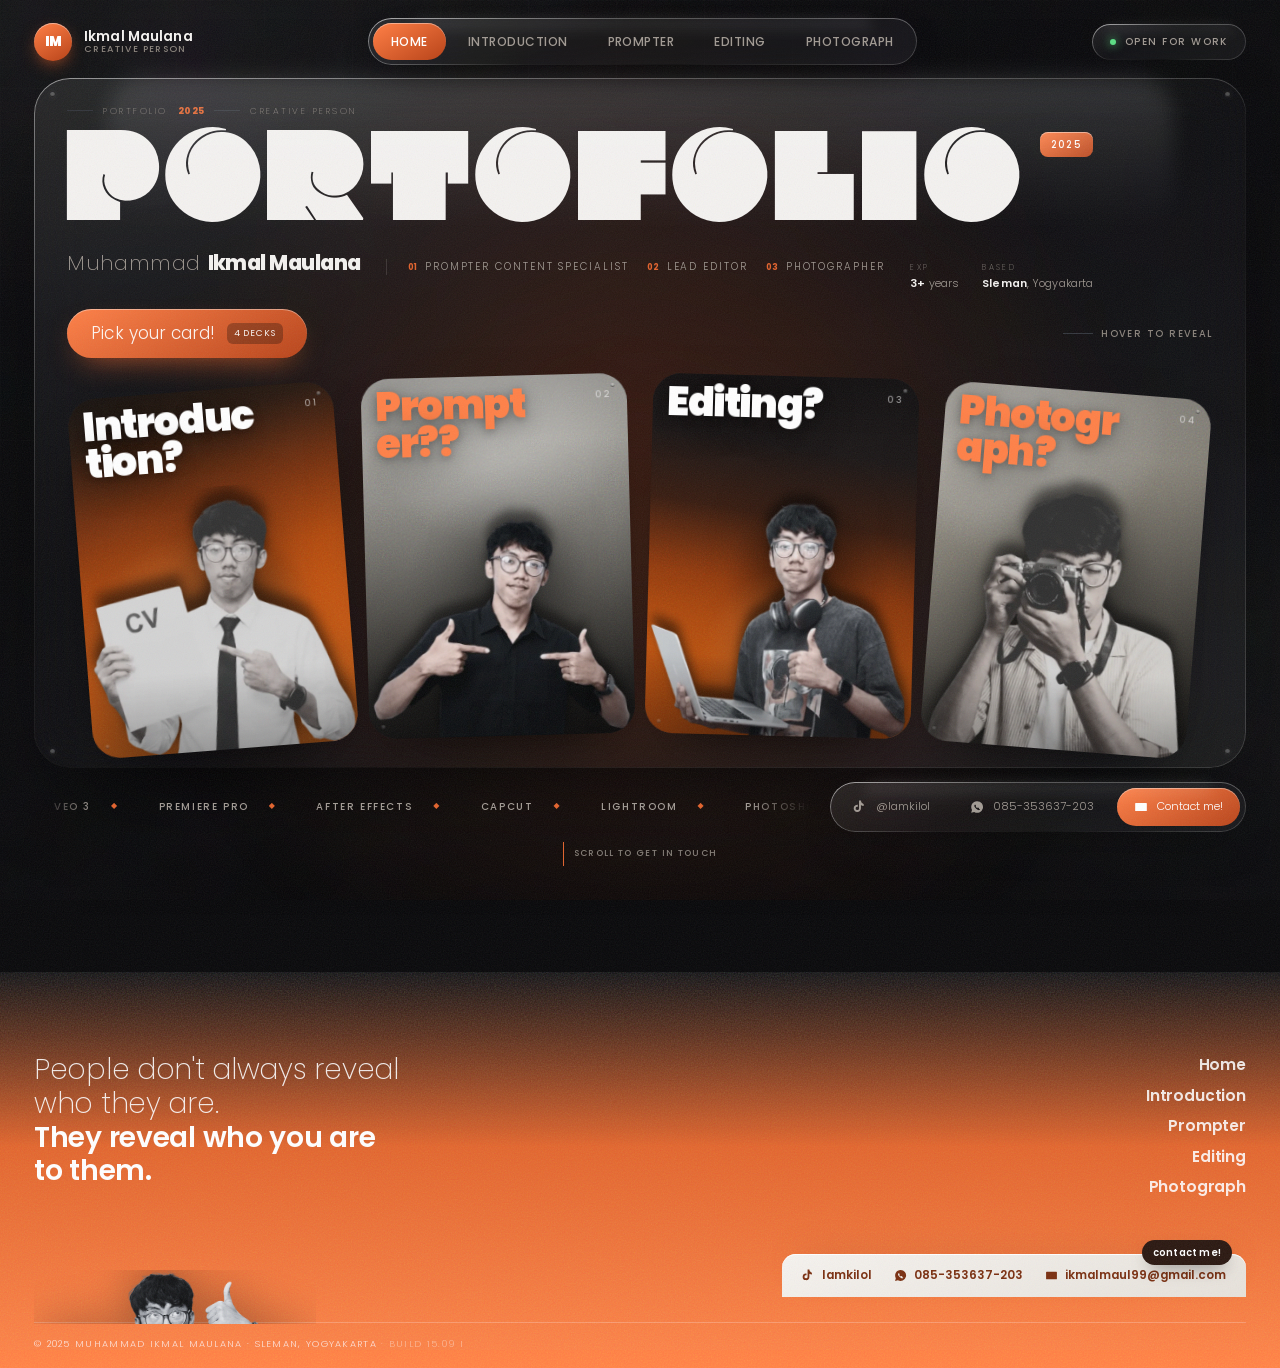
==== commit 52622c52: "Perbaikan tampilan HP" ====
--- a/index.html
+++ b/index.html
@@ -9,20 +9,20 @@
 <meta name="theme-color" content="#08080a">
 
 <!-- Link preview (WhatsApp, Instagram, X, LinkedIn).
-     PENTING: setelah website di-upload, ganti "https://ganti-dengan-domain-kamu.com"
-     di bawah dengan alamat asli websitemu. Preview hanya muncul kalau alamatnya lengkap. -->
+     Alamat live: https://lamkicam.github.io/ikmal-portfolioo
+     Kalau nanti pindah ke domain sendiri, ganti semua alamat di bawah ini. -->
 <meta property="og:type" content="website">
 <meta property="og:title" content="Ikmal Maulana — Portfolio 2025">
 <meta property="og:description" content="Video editor, AI prompter and photographer based in Yogyakarta. Clean, aesthetic product videos built with AI and creative editing.">
-<meta property="og:url" content="https://ganti-dengan-domain-kamu.com/index.html">
-<meta property="og:image" content="https://ganti-dengan-domain-kamu.com/assets/share/og-image.jpg">
+<meta property="og:url" content="https://lamkicam.github.io/ikmal-portfolioo/index.html">
+<meta property="og:image" content="https://lamkicam.github.io/ikmal-portfolioo/assets/share/og-image.jpg">
 <meta property="og:image:width" content="1200">
 <meta property="og:image:height" content="630">
 <meta property="og:locale" content="en_US">
 <meta name="twitter:card" content="summary_large_image">
 <meta name="twitter:title" content="Ikmal Maulana — Portfolio 2025">
 <meta name="twitter:description" content="Video editor, AI prompter and photographer based in Yogyakarta. Clean, aesthetic product videos built with AI and creative editing.">
-<meta name="twitter:image" content="https://ganti-dengan-domain-kamu.com/assets/share/og-image.jpg">
+<meta name="twitter:image" content="https://lamkicam.github.io/ikmal-portfolioo/assets/share/og-image.jpg">
 
 <link rel="icon" href="data:image/svg+xml,%3Csvg xmlns='http://www.w3.org/2000/svg' viewBox='0 0 64 64'%3E%3Cdefs%3E%3ClinearGradient id='g' x1='0' y1='0' x2='1' y2='1'%3E%3Cstop offset='0' stop-color='%23ff8047'/%3E%3Cstop offset='1' stop-color='%23b8441a'/%3E%3C/linearGradient%3E%3C/defs%3E%3Crect width='64' height='64' rx='15' fill='url(%23g)'/%3E%3Ctext x='32' y='44' font-family='Helvetica,Arial,sans-serif' font-size='30' font-weight='bold' fill='%23fff' text-anchor='middle'%3EIM%3C/text%3E%3C/svg%3E">
 
@@ -302,7 +302,7 @@
       </div>
     </div>
 
-    <p class="foot-copy">© 2025 Muhammad Ikmal Maulana · Sleman, Yogyakarta <span class="build">· build 15.09 g</span></p>
+    <p class="foot-copy">© 2025 Muhammad Ikmal Maulana · Sleman, Yogyakarta <span class="build">· build 15.09 i</span></p>
   </div>
 </footer>
 
--- a/assets/style.css
+++ b/assets/style.css
@@ -703,7 +703,16 @@
   display:flex;align-items:center;gap:10px;font-size:.56rem;color:var(--txt-mute);
   justify-content:center;padding-bottom:14px;
 }
-.scroll-cue .rail{width:1px;height:34px;background:linear-gradient(180deg,transparent,var(--steel));position:relative;overflow:hidden}
+/* NOTE: `.rail` is also the tools rail on the chapter banners (see below),
+   and that rule's display/padding/box-shadow leak onto this one — which
+   inflated this 1px hairline into a 32x34 grey box next to "Scroll to get
+   in touch". Reset them explicitly rather than rename, so both stay put. */
+.scroll-cue .rail{
+  width:1px;height:34px;flex:none;display:block;padding:0;
+  box-shadow:none;border:0;border-radius:0;
+  background:linear-gradient(180deg,transparent,var(--steel));
+  position:relative;overflow:hidden;
+}
 .scroll-cue .rail::after{content:"";position:absolute;inset:0;background:var(--o);animation:drop 1.9s var(--ease) infinite}
 @keyframes drop{0%{transform:translateY(-100%)}60%,100%{transform:translateY(100%)}}
 
@@ -2076,8 +2085,13 @@
   .spec{margin-left:0}
   .roles{border-left:0;padding-left:0}
   .who{font-size:clamp(1rem,4.6vw,1.4rem)}
-  .strip-in{flex-direction:column;align-items:stretch}
-  .ticker{order:2}
+  /* FIX: .strip-in keeps flex-wrap:wrap from the base rule. In a WRAPPING
+     column container, align-items:stretch sizes each item to its flex LINE,
+     and the line takes the ticker's max-content width (~3400px) — which blew
+     the whole page out to 3444px wide and made the ticker 320px tall
+     (flex-basis:320px lands on HEIGHT once the axis turns vertical). */
+  .strip-in{flex-direction:column;align-items:stretch;flex-wrap:nowrap;gap:14px}
+  .ticker{order:2;flex:0 0 auto;width:100%;max-width:100%;padding:10px 0}
   .dock{order:1;justify-content:center;flex-wrap:wrap}
 }
 @media(max-width:620px){
@@ -2127,3 +2141,60 @@
   box-shadow:inset 0 1px 0 rgba(255,255,255,.4);
 }
 .sheet a[aria-current="page"]{background:rgba(255,255,255,.1)}
+
+
+/* ══════════════════════════════════════════════════════════════════
+   MOBILE POLISH — 15 Sep 2026
+   A tidy-up pass for phones, nothing more: type sizes, spacing,
+   photo sizes and touch targets. The layout and the design language
+   are unchanged. Everything is scoped to <=620px, so nothing here
+   can reach the desktop view.
+
+   Why so much of it: a dozen labels were sized in `cqw`/`vw` whose
+   clamp floors were tuned on a wide screen. On a 343px container
+   1.9cqw is 6.5px — the figures under the Prompter banner were
+   literally rendering at 6.5px. Sizes below are absolute so they
+   cannot collapse again.
+   ══════════════════════════════════════════════════════════════════ */
+@media(max-width:620px){
+
+  /* ── 1 · label sizes ──
+     Floor of ~10px, and the letter-spacing comes in with it: wide
+     tracking costs proportionally more the smaller the type gets. */
+  .banner-figs span{font-size:.68rem;letter-spacing:.1em}      /* was 6.5px */
+  .banner-claim p{font-size:clamp(1.05rem,5.6cqw,1.5rem)}      /* was 15.1px */
+  .rail-list i{font-size:.64rem;letter-spacing:.08em}          /* was 6.7px */
+  .rail-list img{height:20px}                                  /* was 14px */
+  .rail-lbl{font-size:1rem}
+  .frame .chip{font-size:.6rem;letter-spacing:.1em;padding:4px 8px;left:8px;top:8px}
+  .album-head span{font-size:.64rem;letter-spacing:.12em;line-height:1.55}
+  .stats span{font-size:.64rem;letter-spacing:.1em}
+  .ch-no{font-size:.72rem;letter-spacing:.16em}
+  .proof-say h3{font-size:.72rem;letter-spacing:.14em}
+
+  /* ── 2 · the photographs get the room ──
+     Trimming the album padding hands every frame ~12px of width, and
+     the wedding wall drops to one column: at two columns its frames
+     were landing at 149px wide and as little as 51px tall, which is
+     too small to read as a photograph at all. */
+  .album{padding:12px;border-radius:20px}
+  .album-head{margin-bottom:12px;padding:0 2px}
+  .wall{columns:1}
+  .justified{column-gap:10px}
+  .filmstrip{gap:10px}
+
+  /* ── 3 · touch targets ──
+     44px is the smallest comfortable tap. The carousel dots were
+     26x22 and the footer links 23px tall; the visible dot keeps its
+     size, only the hit area grows around it. */
+  .dots{padding:0}
+  .dots button{width:44px;height:44px}
+  .foot-nav a{padding:9px 0;font-size:1rem}
+  .foot-nav{gap:0}
+
+  /* ── 4 · the two carousels ──
+     Cards were 248px on a 375px screen; 74vw reads as "one card plus
+     a hint of the next", which is what makes a swipe row legible. */
+  .slot{flex:0 0 74vw}
+  .drawer-head{--cw:clamp(126px,34cqw,250px)}   /* fan thumbs: was 104px */
+}
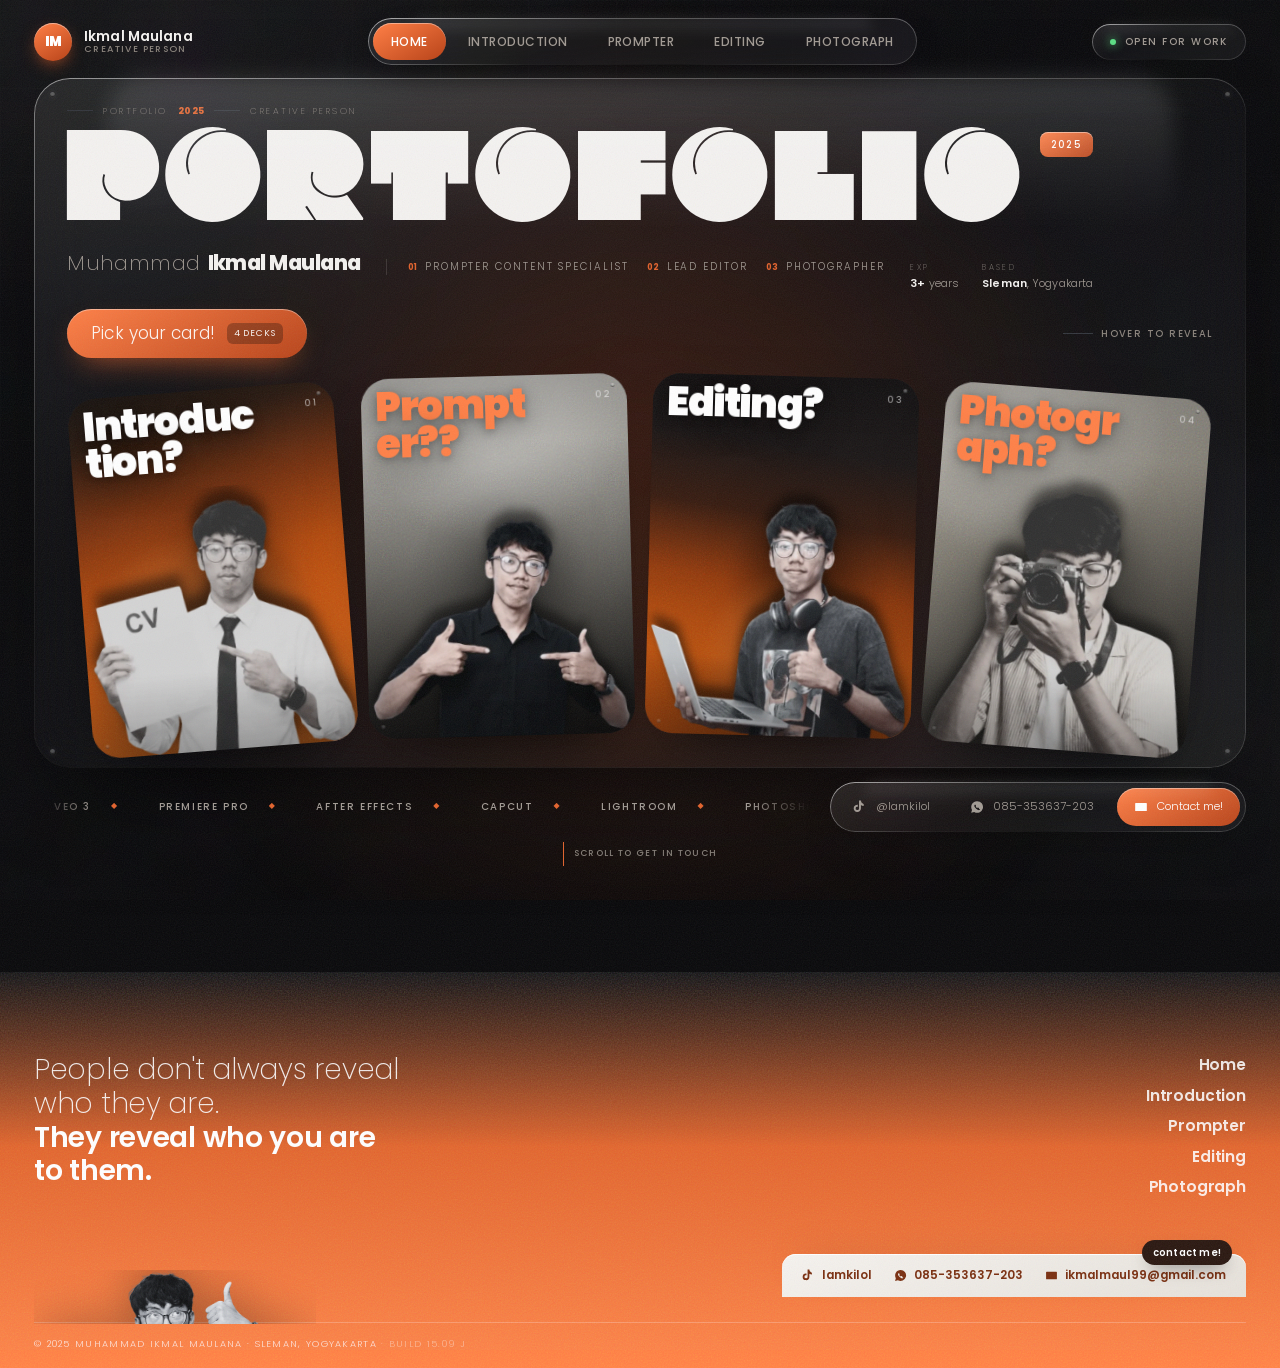
==== commit 229500ab: "perbaikan ikon dan tombol video" ====
--- a/index.html
+++ b/index.html
@@ -150,7 +150,7 @@
               <h2 class="card-title">Introduc<br>tion?</h2>
               <div class="plate">
                 <span class="lbl">Who I am</span>
-                <span class="go">↗</span>
+                <span class="go"><svg class="ico ico-arrow" viewBox="0 0 24 24" aria-hidden="true" focusable="false"><path d="M7 17 17 7M9.2 7H17v7.8"/></svg></span>
               </div>
               <div class="shine"></div>
             </div>
@@ -174,7 +174,7 @@
               <h2 class="card-title">Prompt<br>er??</h2>
               <div class="plate">
                 <span class="lbl">AI video · 22K followers</span>
-                <span class="go">↗</span>
+                <span class="go"><svg class="ico ico-arrow" viewBox="0 0 24 24" aria-hidden="true" focusable="false"><path d="M7 17 17 7M9.2 7H17v7.8"/></svg></span>
               </div>
               <div class="shine"></div>
             </div>
@@ -198,7 +198,7 @@
               <h2 class="card-title">Editing?</h2>
               <div class="plate">
                 <span class="lbl">Premiere · AE · CapCut</span>
-                <span class="go">↗</span>
+                <span class="go"><svg class="ico ico-arrow" viewBox="0 0 24 24" aria-hidden="true" focusable="false"><path d="M7 17 17 7M9.2 7H17v7.8"/></svg></span>
               </div>
               <div class="shine"></div>
             </div>
@@ -222,7 +222,7 @@
               <h2 class="card-title">Photogr<br>aph?</h2>
               <div class="plate">
                 <span class="lbl">Event · Wedding</span>
-                <span class="go">↗</span>
+                <span class="go"><svg class="ico ico-arrow" viewBox="0 0 24 24" aria-hidden="true" focusable="false"><path d="M7 17 17 7M9.2 7H17v7.8"/></svg></span>
               </div>
               <div class="shine"></div>
             </div>
@@ -302,7 +302,7 @@
       </div>
     </div>
 
-    <p class="foot-copy">© 2025 Muhammad Ikmal Maulana · Sleman, Yogyakarta <span class="build">· build 15.09 i</span></p>
+    <p class="foot-copy">© 2025 Muhammad Ikmal Maulana · Sleman, Yogyakarta <span class="build">· build 15.09 j</span></p>
   </div>
 </footer>
 
--- a/assets/style.css
+++ b/assets/style.css
@@ -829,8 +829,16 @@
 
 /* the greeting */
 .hello{margin-bottom:clamp(14px,2vw,22px)}
-/* "HELLO!" is 4.184em of advance + 5 gaps of .02em, so 100/4.284 = 23.34cqw */
-.hello .wordmark{font-size:min(23.34cqw, 12vh)}
+/* "HELLO!" is 4.184em of advance + 5 gaps of .02em, so 100/4.284 = 23.34cqw.
+   BUT: `container-type` needs a block box, and here .wm-box sits inside a
+   plain <h3>, so it stayed display:inline and was NOT a query container —
+   the cqw resolved against the viewport instead of the column. On a phone
+   that sized the word to 375px of column width it did not have, and the
+   "!" hung 75px off the right edge, off-screen. Blockifying .wm-box makes
+   it the container the comment above always assumed it was.
+   Measured advance is 4.32em once tracking is counted, so 100/4.32 = 23.1. */
+.hello .wm-box{display:block}
+.hello .wordmark{font-size:min(23.1cqw, 12vh)}
 .hello .wordmark .gl:last-child{color:var(--o)}   /* the exclamation mark */
 
 /* min-width:0 lets the 1fr column shrink below the text's min-content width */
@@ -1467,20 +1475,26 @@
   font-style:normal;
   width:clamp(38px,3.4vw,52px);aspect-ratio:1;border-radius:50%;
   display:grid;place-items:center;
-  font-size:clamp(.8rem,1vw,1rem);color:#fff;padding-left:.12em;
+  font-size:clamp(.8rem,1vw,1rem);color:#fff;
   background:linear-gradient(150deg,rgba(255,255,255,.22),rgba(255,255,255,.08));
   backdrop-filter:blur(14px) saturate(150%);
   -webkit-backdrop-filter:blur(14px) saturate(150%);
   box-shadow:inset 0 1px 0 rgba(255,255,255,.45),0 12px 28px -12px rgba(0,0,0,.9);
   transition:transform .4s var(--ease),background .4s var(--ease);
 }
-.shot:hover .play i{transform:scale(1.09);background:linear-gradient(150deg,var(--o-hi),var(--o-deep))}
-.shot:hover .play{background:linear-gradient(180deg,rgba(0,0,0,.02),rgba(0,0,0,.2))}
 /* once it is running the control gets out of the way */
 .shot.playing .play{opacity:0;pointer-events:none}
-.shot.playing:hover .play{opacity:1;pointer-events:auto}
-.shot.playing:hover .play i::before{content:"❚❚";font-size:.62em;letter-spacing:.06em}
-.shot.playing:hover .play i{font-size:0}
+
+/* Hover states are gated behind a real pointer. A phone keeps :hover
+   latched on the last thing tapped, so the ungated version brought the
+   whole overlay straight back on top of the clip the moment you started
+   it — the orange disc that would not go away. On touch the overlay now
+   simply leaves, and a tap on the clip itself pauses it (see app.js). */
+@media(hover:hover) and (pointer:fine){
+  .shot:hover .play i{transform:scale(1.09);background:linear-gradient(150deg,var(--o-hi),var(--o-deep))}
+  .shot:hover .play{background:linear-gradient(180deg,rgba(0,0,0,.02),rgba(0,0,0,.2))}
+  .shot.playing:hover .play{opacity:1;pointer-events:auto}
+}
 
 /* the empty state — reads as a designed slot, not a broken image */
 .ph{
@@ -2198,3 +2212,21 @@
   .slot{flex:0 0 74vw}
   .drawer-head{--cw:clamp(126px,34cqw,250px)}   /* fan thumbs: was 104px */
 }
+
+
+/* ══════════════════════════════════════════════════════════════════
+   ICONS — 15 Sep 2026
+   The arrows and play triangles used to be the characters U+2197 and
+   U+25B6. Poppins carries neither, so Android fell through the font
+   stack to Noto Color Emoji and drew them as blue emoji tiles. These
+   are now inline SVG, so they are the right colour everywhere and
+   inherit from `color` like the glyphs did.
+   ══════════════════════════════════════════════════════════════════ */
+.ico{width:1.05em;height:1.05em;display:block;flex:none;overflow:visible}
+.ico-arrow{fill:none;stroke:currentColor;stroke-width:2.3;stroke-linecap:round;stroke-linejoin:round}
+.ico-play,.ico-pause{fill:currentColor;stroke:none}
+.play i .ico{width:38%;height:38%}
+.play i .ico-pause{display:none}
+.shot.playing .play i .ico-play{display:none}
+.shot.playing .play i .ico-pause{display:block}
+.plate .go .ico,.nc-go .ico,.lede-cta i .ico{width:1.15em;height:1.15em}
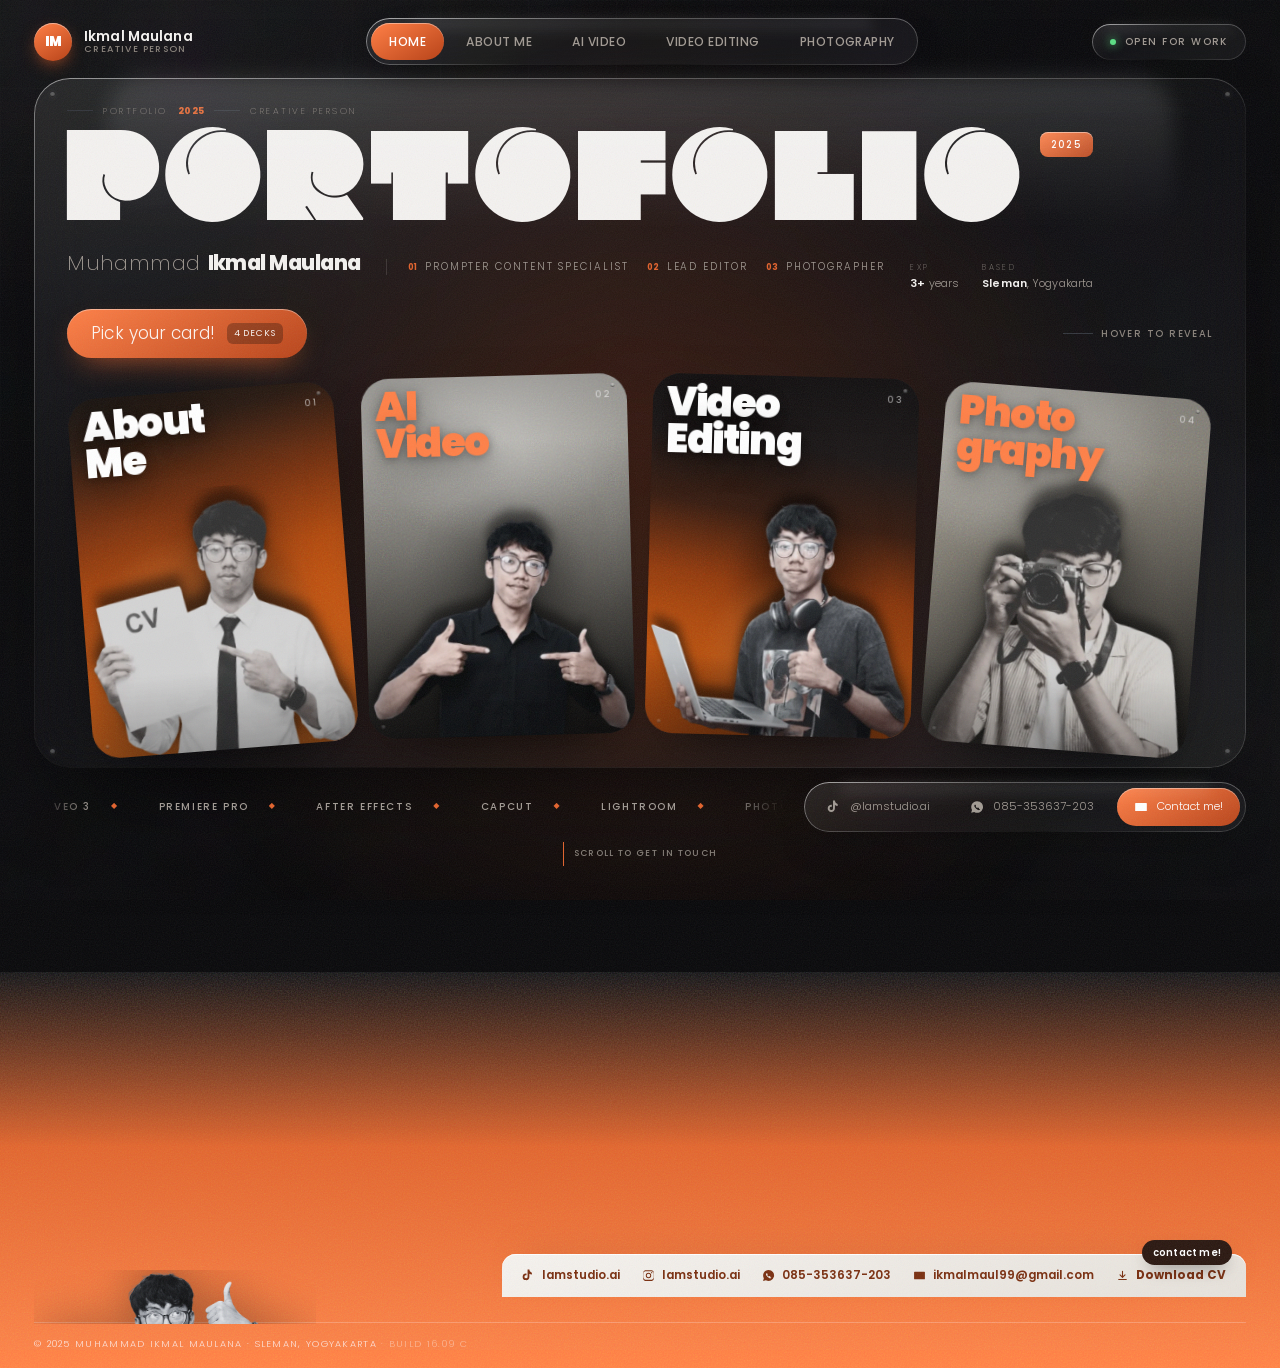
==== commit 8f7d0948: "no, name card, footer." ====
--- a/index.html
+++ b/index.html
@@ -60,10 +60,10 @@
 
   <div class="nav-mid glass">
     <a href="index.html" class="mono on" aria-current="page">Home</a>
-    <a href="introduction.html" class="mono">Introduction</a>
-    <a href="prompter.html" class="mono">Prompter</a>
-    <a href="editing.html" class="mono">Editing</a>
-    <a href="photograph.html" class="mono">Photograph</a>
+    <a href="introduction.html" class="mono">About Me</a>
+    <a href="prompter.html" class="mono">AI Video</a>
+    <a href="editing.html" class="mono">Video Editing</a>
+    <a href="photograph.html" class="mono">Photography</a>
   </div>
 
   <div class="nav-end">
@@ -76,10 +76,10 @@
 
 <!-- ░░ MOBILE SHEET ░░ -->
 <div class="sheet glass" id="sheet">
-  <a href="introduction.html">Introduction <i>01</i></a>
-  <a href="prompter.html">Prompter <i>02</i></a>
-  <a href="editing.html">Editing <i>03</i></a>
-  <a href="photograph.html">Photograph <i>04</i></a>
+  <a href="introduction.html">About Me <i>01</i></a>
+  <a href="prompter.html">AI Video <i>02</i></a>
+  <a href="editing.html">Video Editing <i>03</i></a>
+  <a href="photograph.html">Photography <i>04</i></a>
   <a href="mailto:ikmalmaul99@gmail.com">Contact <i>→</i></a>
 </div>
 
@@ -141,15 +141,15 @@
               <div class="card-halo"></div>
               <picture>
                 <source srcset="assets/cards/cut-intro.webp" type="image/webp">
-                <img class="card-photo" src="assets/cards/cut-intro.png" alt="Introduction"
+                <img class="card-photo" src="assets/cards/cut-intro.png" alt="About Me"
                      width="620" height="588" draggable="false" decoding="async">
               </picture>
               <div class="card-vig"></div>
               <div class="card-rivets"><i></i><i></i></div>
               <span class="card-no">01</span>
-              <h2 class="card-title">Introduc<br>tion?</h2>
+              <h2 class="card-title">About<br>Me</h2>
               <div class="plate">
-                <span class="lbl">Who I am</span>
+                <span class="lbl">Profile · Experience · CV</span>
                 <span class="go"><svg class="ico ico-arrow" viewBox="0 0 24 24" aria-hidden="true" focusable="false"><path d="M7 17 17 7M9.2 7H17v7.8"/></svg></span>
               </div>
               <div class="shine"></div>
@@ -165,15 +165,15 @@
               <div class="card-halo"></div>
               <picture>
                 <source srcset="assets/cards/cut-prompter.webp" type="image/webp">
-                <img class="card-photo" src="assets/cards/cut-prompter.png" alt="Prompter"
+                <img class="card-photo" src="assets/cards/cut-prompter.png" alt="AI Video"
                      width="620" height="525" draggable="false" decoding="async">
               </picture>
               <div class="card-vig"></div>
               <div class="card-rivets"><i></i><i></i></div>
               <span class="card-no">02</span>
-              <h2 class="card-title">Prompt<br>er??</h2>
+              <h2 class="card-title">AI<br>Video</h2>
               <div class="plate">
-                <span class="lbl">AI video · 22K followers</span>
+                <span class="lbl">Prompting · AI generation</span>
                 <span class="go"><svg class="ico ico-arrow" viewBox="0 0 24 24" aria-hidden="true" focusable="false"><path d="M7 17 17 7M9.2 7H17v7.8"/></svg></span>
               </div>
               <div class="shine"></div>
@@ -189,13 +189,13 @@
               <div class="card-halo"></div>
               <picture>
                 <source srcset="assets/cards/cut-editing.webp" type="image/webp">
-                <img class="card-photo" src="assets/cards/cut-editing.png" alt="Editing"
+                <img class="card-photo" src="assets/cards/cut-editing.png" alt="Video Editing"
                      width="620" height="567" draggable="false" decoding="async">
               </picture>
               <div class="card-vig"></div>
               <div class="card-rivets"><i></i><i></i></div>
               <span class="card-no">03</span>
-              <h2 class="card-title">Editing?</h2>
+              <h2 class="card-title">Video<br>Editing</h2>
               <div class="plate">
                 <span class="lbl">Premiere · AE · CapCut</span>
                 <span class="go"><svg class="ico ico-arrow" viewBox="0 0 24 24" aria-hidden="true" focusable="false"><path d="M7 17 17 7M9.2 7H17v7.8"/></svg></span>
@@ -213,15 +213,15 @@
               <div class="card-halo"></div>
               <picture>
                 <source srcset="assets/cards/cut-photo.webp" type="image/webp">
-                <img class="card-photo" src="assets/cards/cut-photo.png" alt="Photograph"
+                <img class="card-photo" src="assets/cards/cut-photo.png" alt="Photography"
                      width="620" height="627" draggable="false" decoding="async">
               </picture>
               <div class="card-vig"></div>
               <div class="card-rivets"><i></i><i></i></div>
               <span class="card-no">04</span>
-              <h2 class="card-title">Photogr<br>aph?</h2>
+              <h2 class="card-title">Photo<br>graphy</h2>
               <div class="plate">
-                <span class="lbl">Event · Wedding</span>
+                <span class="lbl">Event · Wedding · Travel</span>
                 <span class="go"><svg class="ico ico-arrow" viewBox="0 0 24 24" aria-hidden="true" focusable="false"><path d="M7 17 17 7M9.2 7H17v7.8"/></svg></span>
               </div>
               <div class="shine"></div>
@@ -251,9 +251,9 @@
         </div>
 
         <div class="dock glass">
-          <a href="https://www.tiktok.com/@lamkilol" target="_blank" rel="noopener">
+          <a href="https://www.tiktok.com/@lamstudio.ai" target="_blank" rel="noopener">
             <svg viewBox="0 0 24 24"><path d="M16.6 5.8a5 5 0 0 1-3-4.8h-3.3v13.4a2.9 2.9 0 1 1-2-2.8V8.2a6.2 6.2 0 1 0 5.3 6.1V8.7a8.2 8.2 0 0 0 4.7 1.5V6.9a5 5 0 0 1-1.7-1.1z"/></svg>
-            <span>@lamkilol</span>
+            <span>@lamstudio.ai</span>
           </a>
           <a href="https://wa.me/6285353637203" target="_blank" rel="noopener">
             <svg viewBox="0 0 24 24"><path d="M12 2a10 10 0 0 0-8.6 15L2 22l5.2-1.4A10 10 0 1 0 12 2zm5.3 14.1c-.2.6-1.3 1.2-1.8 1.2-.5.1-1 .1-1.7-.1a12 12 0 0 1-5.7-5c-.4-.7-.7-1.5-.7-2.2 0-.8.4-1.4.7-1.7.2-.2.4-.3.6-.3h.5c.2 0 .4 0 .5.4l.7 1.7c0 .2 0 .3-.1.5l-.3.4c-.1.1-.3.3-.1.5.4.7 1 1.3 1.6 1.8.5.3.8.5 1 .3l.6-.6c.2-.2.3-.2.5-.1l1.6.8c.2.1.3.2.3.3 0 .1 0 .5-.2 1z"/></svg>
@@ -283,10 +283,10 @@
       <p class="foot-quote">People don't always reveal who they are.<br><b>They reveal who you are to them.</b></p>
       <nav class="foot-nav" aria-label="Footer">
         <a href="index.html">Home</a>
-        <a href="introduction.html">Introduction</a>
-        <a href="prompter.html">Prompter</a>
-        <a href="editing.html">Editing</a>
-        <a href="photograph.html">Photograph</a>
+        <a href="introduction.html">About Me</a>
+        <a href="prompter.html">AI Video</a>
+        <a href="editing.html">Video Editing</a>
+        <a href="photograph.html">Photography</a>
       </nav>
     </div>
 
@@ -296,13 +296,15 @@
       </div>
       <div class="foot-contact">
         <span class="foot-tag">contact me!</span>
-        <a href="https://www.tiktok.com/@lamkilol" target="_blank" rel="noopener"><svg viewBox="0 0 24 24"><path d="M16.6 5.8a5 5 0 0 1-3-4.8h-3.3v13.4a2.9 2.9 0 1 1-2-2.8V8.2a6.2 6.2 0 1 0 5.3 6.1V8.7a8.2 8.2 0 0 0 4.7 1.5V6.9a5 5 0 0 1-1.7-1.1z"/></svg><span>lamkilol</span></a>
+        <a href="https://www.tiktok.com/@lamstudio.ai" target="_blank" rel="noopener" aria-label="TikTok lamstudio.ai"><svg viewBox="0 0 24 24"><path d="M16.6 5.8a5 5 0 0 1-3-4.8h-3.3v13.4a2.9 2.9 0 1 1-2-2.8V8.2a6.2 6.2 0 1 0 5.3 6.1V8.7a8.2 8.2 0 0 0 4.7 1.5V6.9a5 5 0 0 1-1.7-1.1z"/></svg><span>lamstudio.ai</span></a>
+        <a href="https://www.instagram.com/lamstudio.ai/" target="_blank" rel="noopener" aria-label="Instagram lamstudio.ai"><svg viewBox="0 0 24 24"><path d="M12 2.2c3.2 0 3.6 0 4.9.07 1.2.05 1.8.25 2.2.42.6.22 1 .48 1.4.9.43.42.7.82.92 1.4.17.43.37 1.05.42 2.2.06 1.3.07 1.7.07 4.9s0 3.6-.07 4.9c-.05 1.2-.25 1.8-.42 2.2-.22.6-.49 1-.92 1.4-.42.43-.82.7-1.4.92-.43.17-1.05.37-2.2.42-1.3.06-1.7.07-4.9.07s-3.6 0-4.9-.07c-1.2-.05-1.8-.25-2.2-.42a3.9 3.9 0 0 1-1.4-.92 3.9 3.9 0 0 1-.92-1.4c-.17-.43-.37-1.05-.42-2.2C2.2 15.6 2.2 15.2 2.2 12s0-3.6.07-4.9c.05-1.2.25-1.8.42-2.2.22-.6.49-1 .92-1.4.42-.43.82-.7 1.4-.92.43-.17 1.05-.37 2.2-.42C8.4 2.2 8.8 2.2 12 2.2zm0 1.8c-3.1 0-3.5 0-4.8.07-1.1.05-1.7.24-2 .4-.5.2-.9.43-1.3.83-.4.4-.64.8-.84 1.3-.15.4-.34 1-.39 2.1C2.6 10 2.6 10.4 2.6 12s0 2 .07 3.3c.05 1.1.24 1.7.4 2 .2.5.43.9.83 1.3.4.4.8.64 1.3.84.4.15 1 .34 2.1.39 1.3.06 1.7.07 4.8.07s3.5 0 4.8-.07c1.1-.05 1.7-.24 2-.4.5-.2.9-.43 1.3-.83.4-.4.64-.8.84-1.3.15-.4.34-1 .39-2.1.06-1.3.07-1.7.07-3.3s0-2-.07-3.3c-.05-1.1-.24-1.7-.4-2a3.5 3.5 0 0 0-.83-1.3 3.5 3.5 0 0 0-1.3-.84c-.4-.15-1-.34-2.1-.39C15.5 4 15.1 4 12 4zM12 7a5 5 0 1 1 0 10 5 5 0 0 1 0-10zm0 1.8a3.2 3.2 0 1 0 0 6.4 3.2 3.2 0 0 0 0-6.4zM17.9 5.6a1.2 1.2 0 1 1 0 2.4 1.2 1.2 0 0 1 0-2.4z"/></svg><span>lamstudio.ai</span></a>
         <a href="https://wa.me/6285353637203" target="_blank" rel="noopener"><svg viewBox="0 0 24 24"><path d="M12 2a10 10 0 0 0-8.6 15L2 22l5.2-1.4A10 10 0 1 0 12 2zm5.3 14.1c-.2.6-1.3 1.2-1.8 1.2-.5.1-1 .1-1.7-.1a12 12 0 0 1-5.7-5c-.4-.7-.7-1.5-.7-2.2 0-.8.4-1.4.7-1.7.2-.2.4-.3.6-.3h.5c.2 0 .4 0 .5.4l.7 1.7c0 .2 0 .3-.1.5l-.3.4c-.1.1-.3.3-.1.5.4.7 1 1.3 1.6 1.8.5.3.8.5 1 .3l.6-.6c.2-.2.3-.2.5-.1l1.6.8c.2.1.3.2.3.3 0 .1 0 .5-.2 1z"/></svg><span>085-353637-203</span></a>
         <a href="mailto:ikmalmaul99@gmail.com"><svg viewBox="0 0 24 24"><path d="M3 5h18a1 1 0 0 1 1 1v12a1 1 0 0 1-1 1H3a1 1 0 0 1-1-1V6a1 1 0 0 1 1-1zm9 8L4.3 7h15.4L12 13z"/></svg><span>ikmalmaul99@gmail.com</span></a>
-      </div>
-    </div>
-
-    <p class="foot-copy">© 2025 Muhammad Ikmal Maulana · Sleman, Yogyakarta <span class="build">· build 15.09 j</span></p>
+        <a class="cv-link" href="assets/cv/Ikmal-Maulana-CV.pdf" download><svg viewBox="0 0 24 24"><path d="M12 3.2a1 1 0 0 1 1 1v8.9l2.9-2.9a1 1 0 1 1 1.4 1.42l-4.6 4.6a1 1 0 0 1-1.4 0l-4.6-4.6A1 1 0 0 1 8.1 10.2l2.9 2.9V4.2a1 1 0 0 1 1-1zM5 18.4h14a1 1 0 0 1 0 2H5a1 1 0 0 1 0-2z"/></svg><span>Download CV</span></a>
+      </div>
+    </div>
+
+    <p class="foot-copy">© 2025 Muhammad Ikmal Maulana · Sleman, Yogyakarta <span class="build">· build 16.09 c</span></p>
   </div>
 </footer>
 
--- a/assets/style.css
+++ b/assets/style.css
@@ -2230,3 +2230,18 @@
 .shot.playing .play i .ico-play{display:none}
 .shot.playing .play i .ico-pause{display:block}
 .plate .go .ico,.nc-go .ico,.lede-cta i .ico{width:1.15em;height:1.15em}
+
+
+/* ── CV download ── 16 Sep 2026
+   Primary action on the Introduction page, so it inverts against the orange
+   contact pills instead of joining them. In the footer bar it is just one
+   more item and inherits that row's fill:currentColor icon treatment. */
+.say-links a.cv{
+  display:inline-flex;align-items:center;gap:8px;
+  background:#fff;color:#2a1710;
+  box-shadow:inset 0 -1px 0 rgba(0,0,0,.08),0 10px 24px -14px rgba(0,0,0,.7);
+}
+.say-links a.cv:hover{filter:none;background:#fff8f3}
+.say-links a.cv .ico-dl{display:block;width:14px;height:14px}
+.say-links a.cv .ico-dl svg{width:100%;height:100%;fill:currentColor;display:block}
+.foot-contact a.cv-link{font-weight:700}
